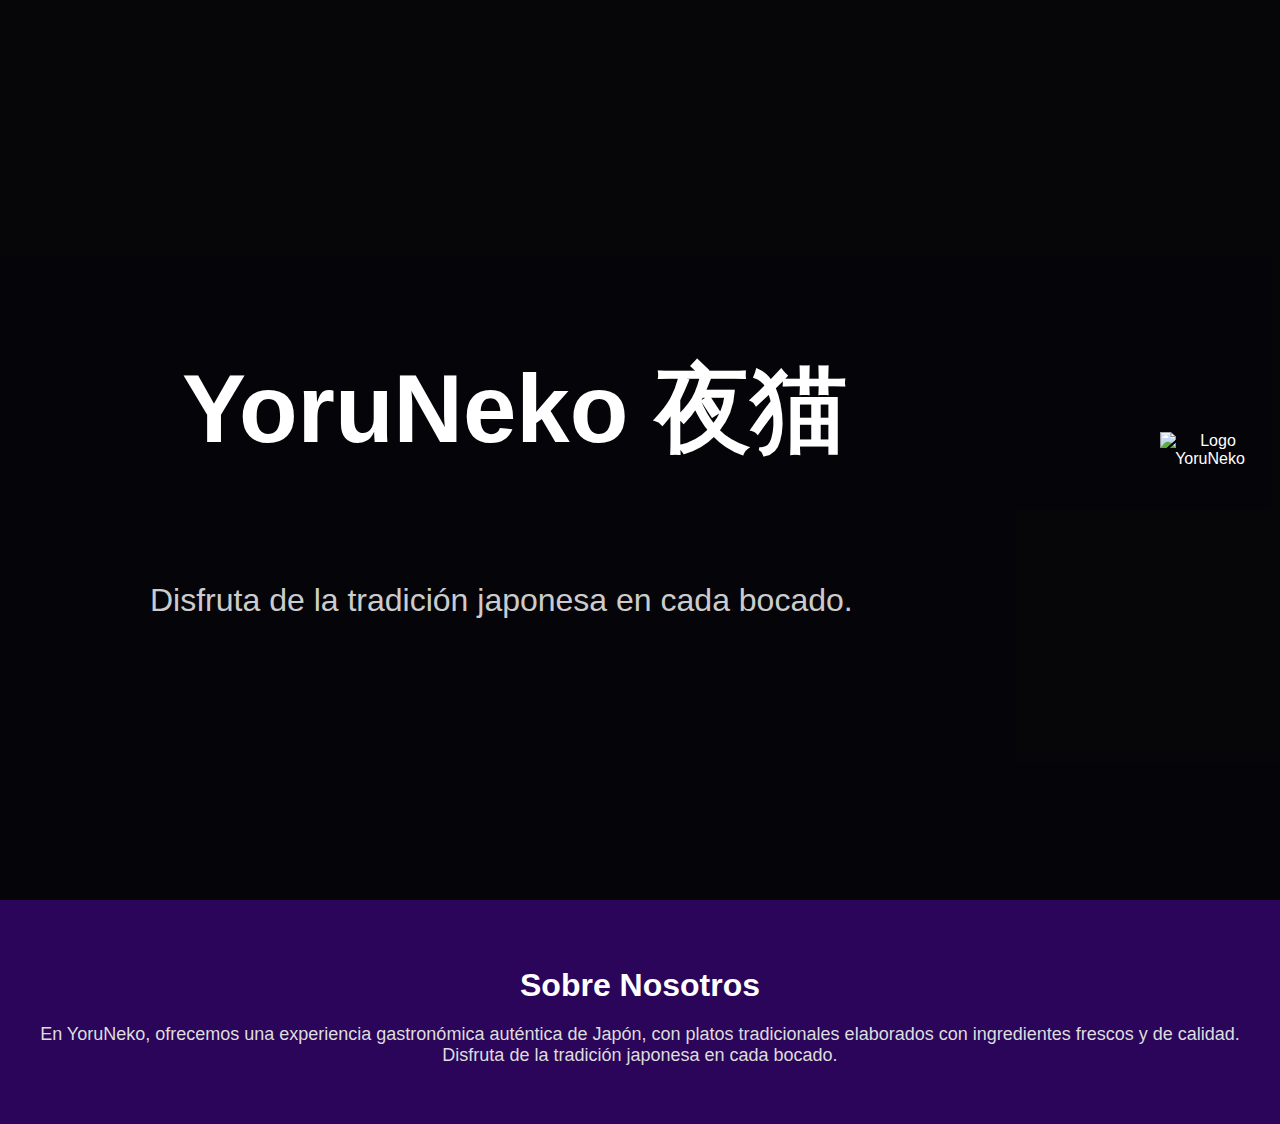
==== index.html @ fce17756 "Frist commit YoruNeko" ====
<!DOCTYPE html>
<html lang="es">
<head>
    <meta charset="UTF-8">
    <meta name="viewport" content="width=device-width, initial-scale=1.0">
    <title>YoruNeko - Restaurante Japonés</title>
    <style>
        body {
            font-family: Arial, sans-serif;
            margin: 0;
            padding: 0;
            color: #fff;
            background-color: #1d1d2e; /* Fondo oscuro para toda la pantalla */
        }

        /* Encabezado con el nombre del restaurante en el centro */
        .header {
            display: flex;
            flex-direction: column;
            justify-content: center;
            align-items: flex-start;
            height: 100vh;
            text-align: center;
            background-color: rgba(0, 0, 0, 0.8); /* Fondo oscuro para todo el encabezado */
            padding-left: 150px; /* Desplazamos el contenido hacia la izquierda */
            position: relative; /* Permite la posición absoluta del logo */
        }

        .header h1 {
            font-size: 6rem;
            color: #fff;
            padding: 2rem;
            border-radius: 10px;
        }

        .header p {
            font-size: 2rem; /* Tamaño más pequeño para el eslogan */
            color: #ccc;
            margin-top: 10px;
        }

        /* Logo en la parte derecha */
        .header img {
            position: absolute;
            right: 20px; /* Espacio desde la derecha */
            top: 50%; /* Centrado verticalmente */
            transform: translateY(-50%); /* Ajusta la posición para que quede centrado */
            width: 100px; /* Ajusta el tamaño del logo */
        }

        /* Fondo lila oscuro para la sección "Sobre Nosotros" */
        .about {
            background-color: #2a055a; /* Lila oscuro */
            padding: 40px 20px;
            text-align: center;
        }

        .about h2 {
            font-size: 32px;
            color: #fff;
            margin-bottom: 20px;
        }

        .about p {
            font-size: 18px;
            color: #ddd;
        }
    </style>
</head>
<body>

    <!-- Encabezado con el nombre del restaurante, eslogan y logo -->
    <div class="header">
        <h1>YoruNeko 夜猫</h1>
        <p>Disfruta de la tradición japonesa en cada bocado.</p>
        <!-- Aquí puedes agregar la imagen de tu logo -->
        <img src="ruta_del_logo.png" alt="Logo YoruNeko">
    </div>

    <!-- Sección Sobre Nosotros con fondo lila oscuro -->
    <section class="about">
        <h2>Sobre Nosotros</h2>
        <p>En YoruNeko, ofrecemos una experiencia gastronómica auténtica de Japón, con platos tradicionales elaborados con ingredientes frescos y de calidad. Disfruta de la tradición japonesa en cada bocado.</p>
    </section>

</body>
</html>
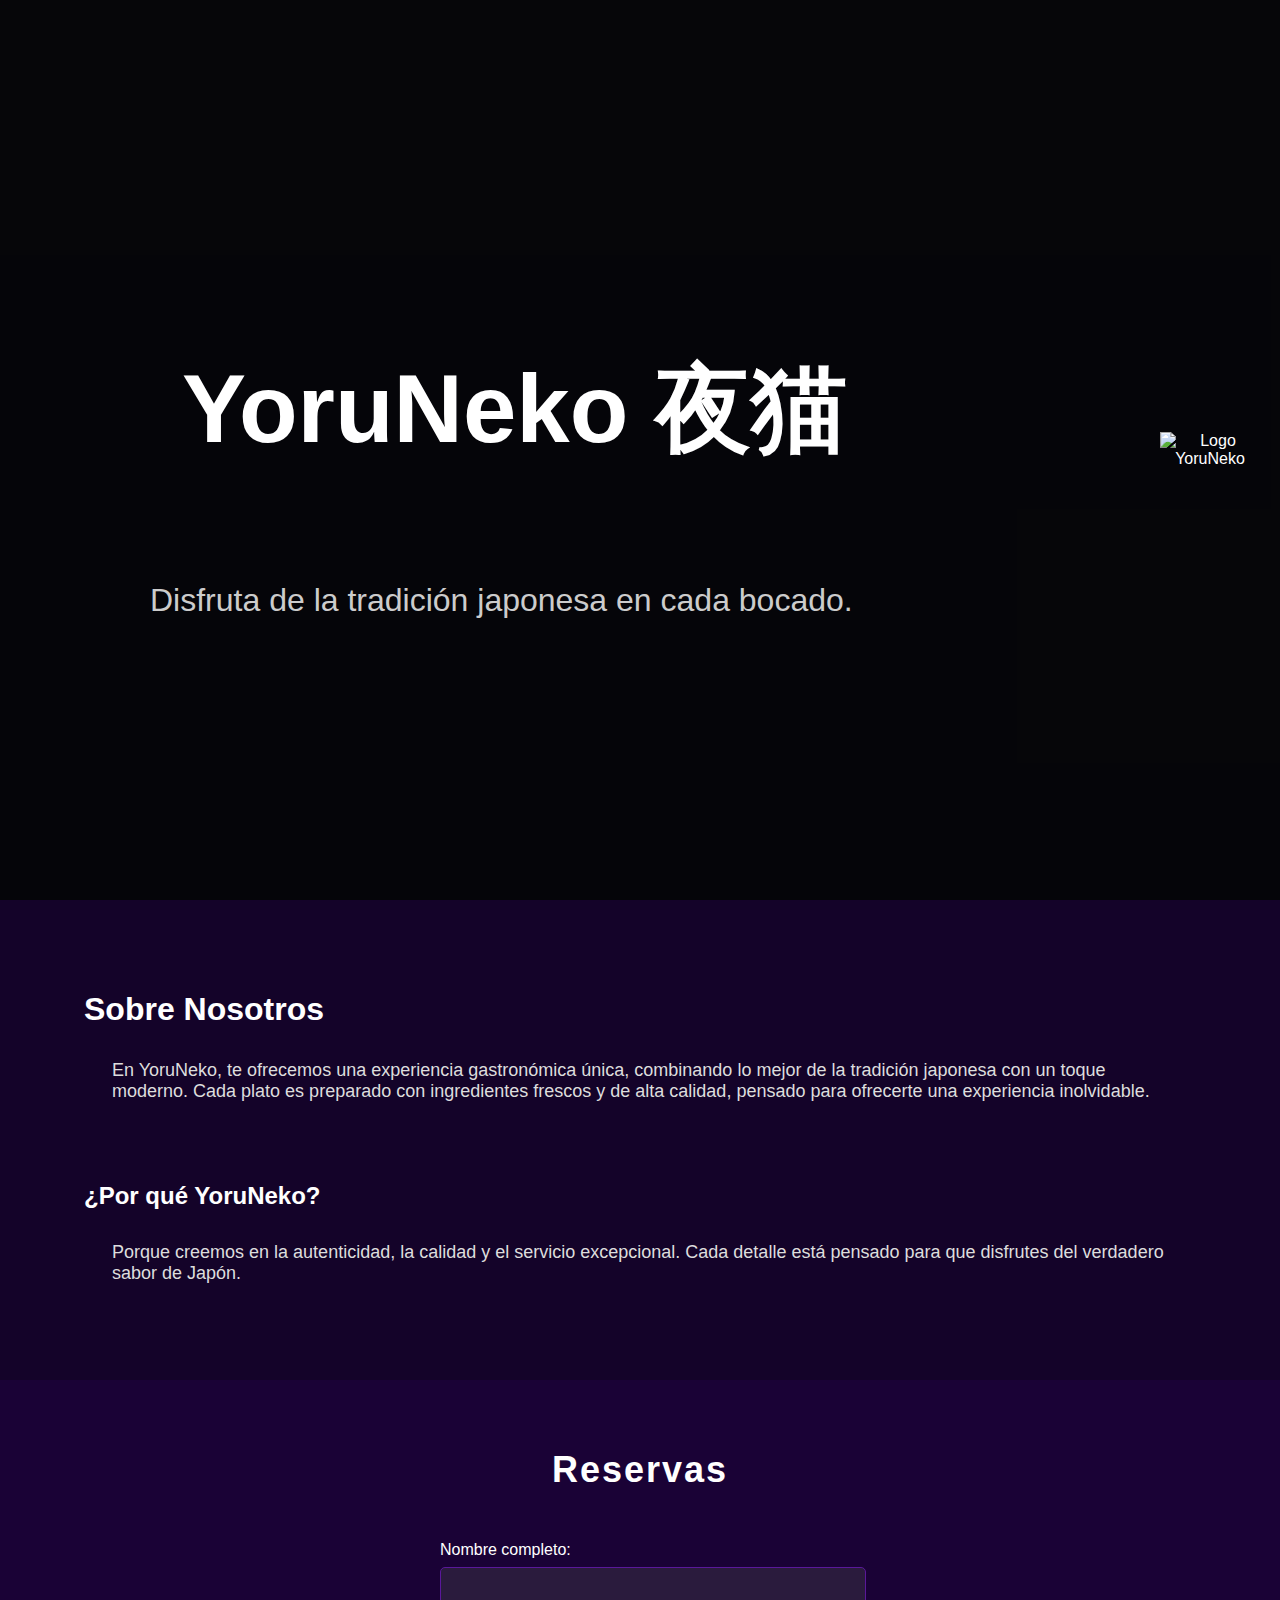
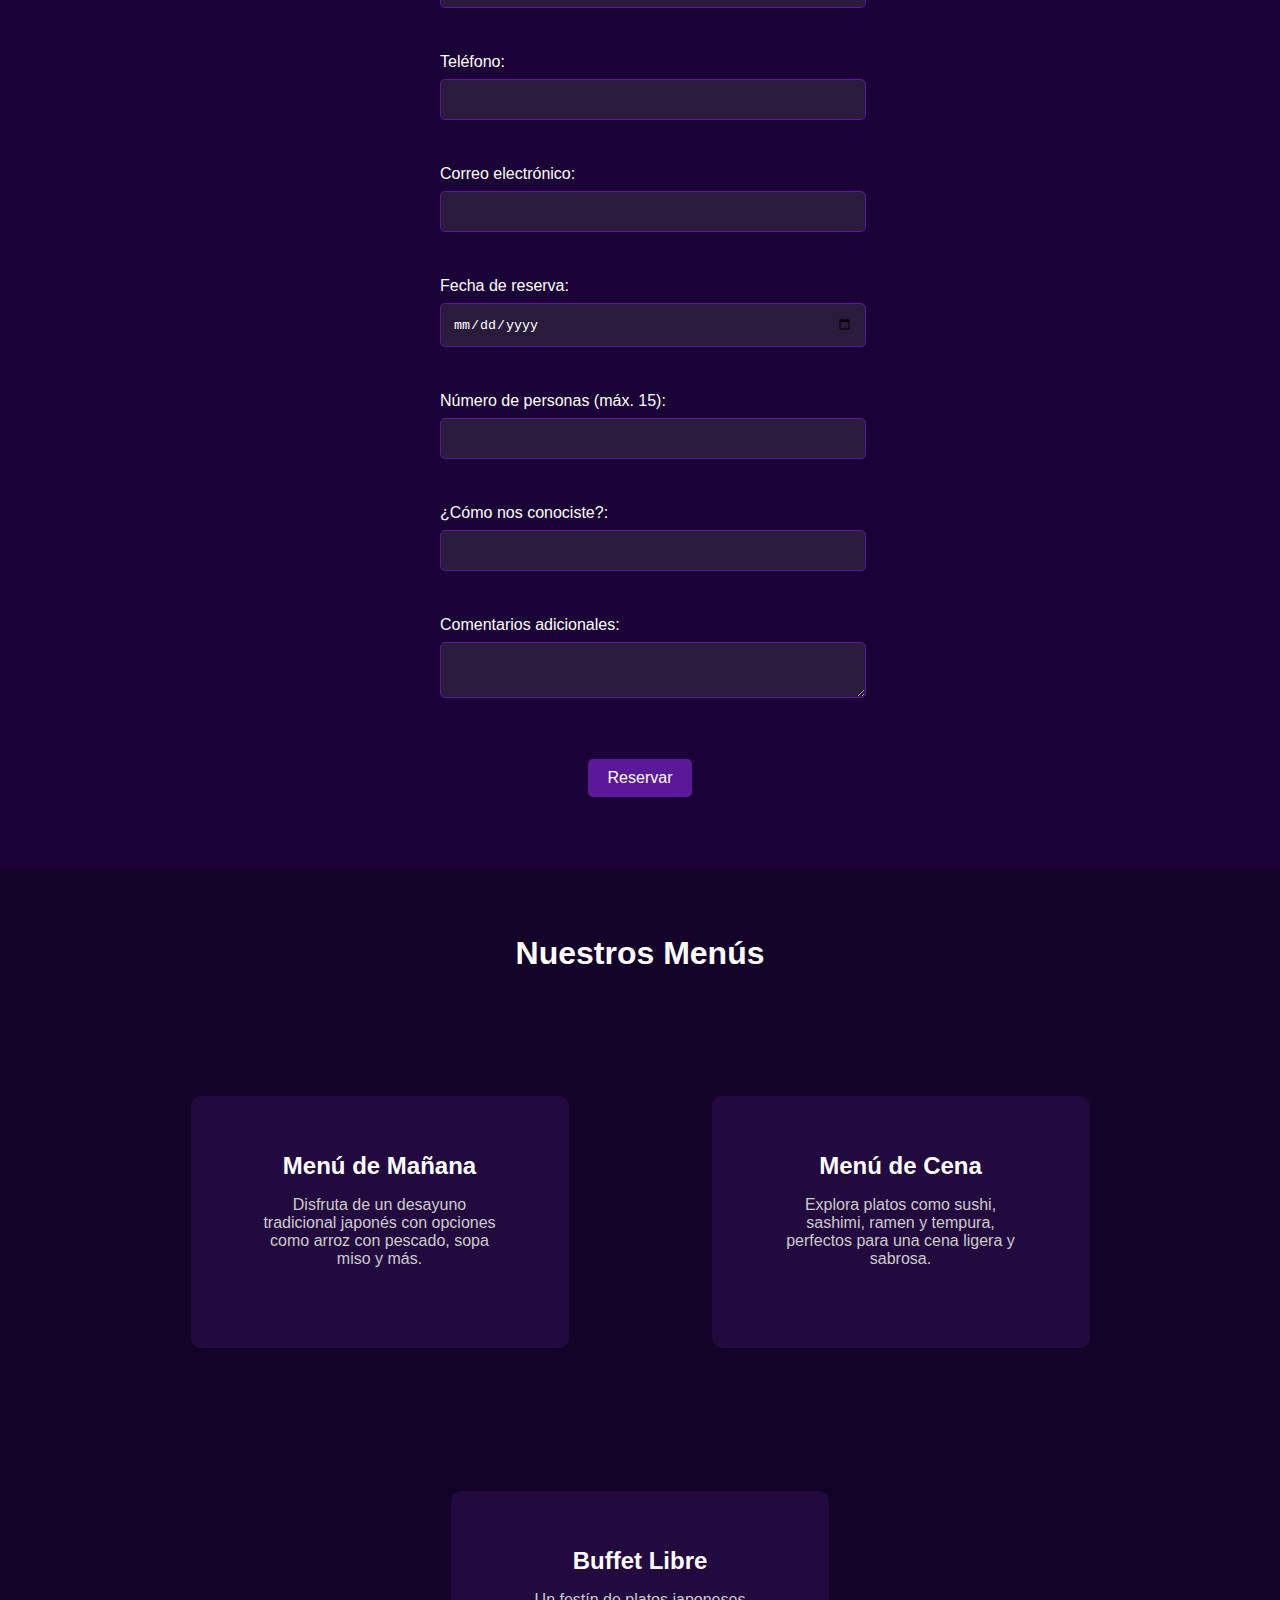
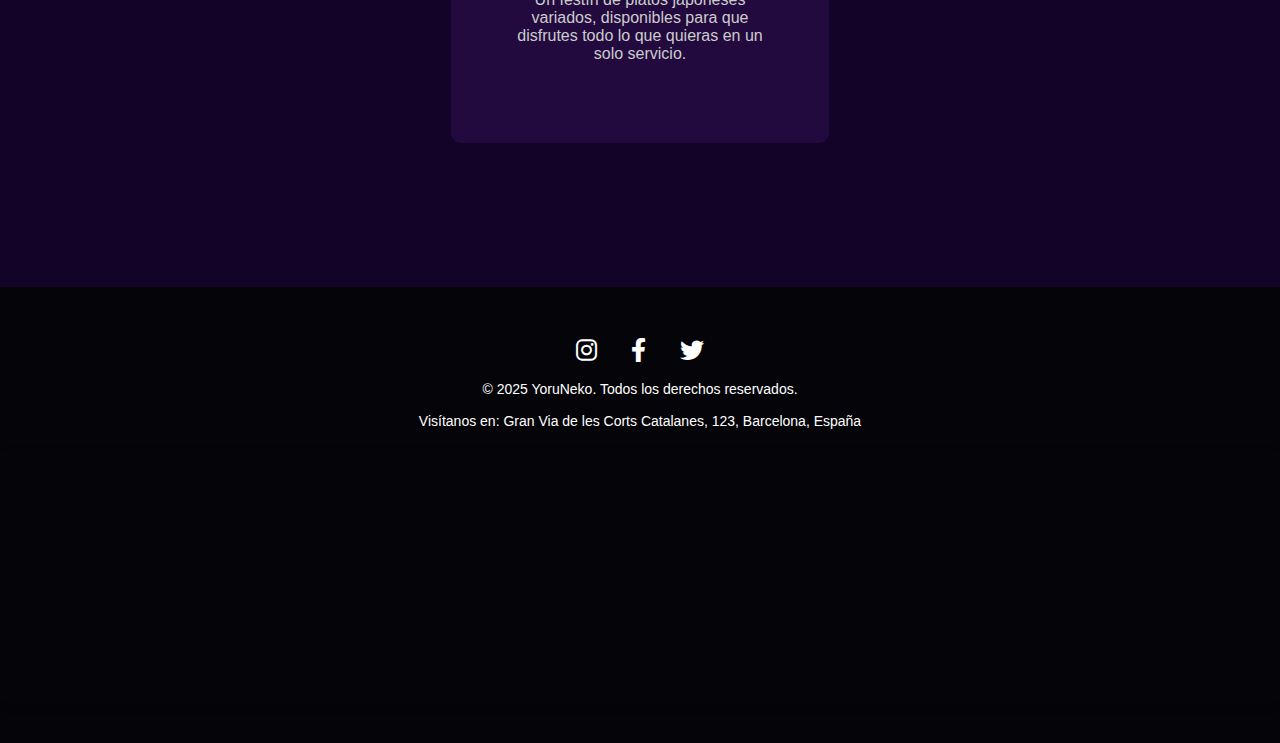
==== commit b5916811: "Actualización (Falta Actualizar Menu y añadir Icono)" ====
--- a/index.html
+++ b/index.html
@@ -4,16 +4,18 @@
     <meta charset="UTF-8">
     <meta name="viewport" content="width=device-width, initial-scale=1.0">
     <title>YoruNeko - Restaurante Japonés</title>
+    <link rel="icon" href="favicon.ico" type="image/x-icon"> <!-- Icono de la pestaña -->
+    <!-- Agregar Font Awesome -->
+    <link href="https://cdnjs.cloudflare.com/ajax/libs/font-awesome/6.0.0-beta3/css/all.min.css" rel="stylesheet">
     <style>
         body {
             font-family: Arial, sans-serif;
             margin: 0;
             padding: 0;
             color: #fff;
-            background-color: #1d1d2e; /* Fondo oscuro para toda la pantalla */
-        }
-
-        /* Encabezado con el nombre del restaurante en el centro */
+            background-color: #1d1d2e;
+        }
+
         .header {
             display: flex;
             flex-direction: column;
@@ -21,9 +23,9 @@
             align-items: flex-start;
             height: 100vh;
             text-align: center;
-            background-color: rgba(0, 0, 0, 0.8); /* Fondo oscuro para todo el encabezado */
-            padding-left: 150px; /* Desplazamos el contenido hacia la izquierda */
-            position: relative; /* Permite la posición absoluta del logo */
+            background-color: rgba(0, 0, 0, 0.8);
+            padding-left: 150px;
+            position: relative;
         }
 
         .header h1 {
@@ -34,54 +36,265 @@
         }
 
         .header p {
-            font-size: 2rem; /* Tamaño más pequeño para el eslogan */
+            font-size: 2rem;
             color: #ccc;
             margin-top: 10px;
         }
 
-        /* Logo en la parte derecha */
         .header img {
             position: absolute;
-            right: 20px; /* Espacio desde la derecha */
-            top: 50%; /* Centrado verticalmente */
-            transform: translateY(-50%); /* Ajusta la posición para que quede centrado */
-            width: 100px; /* Ajusta el tamaño del logo */
-        }
-
-        /* Fondo lila oscuro para la sección "Sobre Nosotros" */
+            right: 20px;
+            top: 50%;
+            transform: translateY(-50%);
+            width: 100px;
+        }
+
         .about {
-            background-color: #2a055a; /* Lila oscuro */
-            padding: 40px 20px;
-            text-align: center;
+            background-color: #140329;
+            padding: 4rem 4rem;
+            text-align: left;
         }
 
         .about h2 {
             font-size: 32px;
             color: #fff;
             margin-bottom: 20px;
+            margin-left: 20px;
         }
 
         .about p {
             font-size: 18px;
             color: #ddd;
-        }
+            margin: 2rem 3rem;
+        }
+
+        .about h3 {
+            font-size: 24px;
+            color: #fff;
+            margin-top: 30px;
+            margin-left: 20px;
+        }
+
+        .about .why {
+            margin-top: 5rem;
+        }
+
+        .reservations {
+            background-color: #1a0236;
+            padding: 40px 20px;
+            text-align: center;
+        }
+
+        .reservations h2 {
+            font-size: 36px;
+            color: #fff;
+            margin-bottom: 30px;
+            letter-spacing: 2px;
+        }
+
+        .reservations form {
+            display: flex;
+            flex-direction: column;
+            align-items: center;
+            gap: 25px;
+            max-width: 400px;
+            margin: auto;
+        }
+
+        .reservations label {
+            display: block;
+            color: #fff;
+            font-size: 16px;
+            margin-top: 20px;
+            text-align: left;
+            width: 100%;
+        }
+
+        .reservations input, 
+        .reservations textarea {
+            width: 100%;
+            padding: 12px;
+            margin-top: 8px;
+            border: 1px solid #5a189a;
+            border-radius: 5px;
+            background-color: #2a1b3d;
+            color: #fff;
+            text-align: left;
+        }
+
+        .reservations input::placeholder, 
+        .reservations textarea::placeholder {
+            color: #bbb;
+        }
+
+        .reservations button {
+            background-color: #5a189a;
+            color: white;
+            margin: 2rem;
+            padding: 10px 20px;
+            border: none;
+            border-radius: 5px;
+            cursor: pointer;
+            font-size: 16px;
+        }
+
+        .reservations button:hover {
+            background-color: #7b2cbf;
+        }
+
+        .menus {
+            background-color: #140329;
+            padding: 40px 20px;
+            text-align: center;
+        }
+
+        .menus h2 {
+            font-size: 32px;
+            color: #fff;
+            margin-bottom: 20px;
+        }
+
+        .menu-container {
+            display: flex;
+            justify-content: center;
+            gap: 15px;
+            flex-wrap: wrap;
+            padding: 40px 20px;
+            margin: 0 auto;
+        }
+
+        .menu-item {
+            background-color: #220a3e;
+            margin: 4rem;
+            padding: 2rem 4rem 4rem;
+            border-radius: 10px;
+            text-align: center;
+            width: 250px;
+        }
+
+        .menu-item h3 {
+            font-size: 24px;
+            color: #fff;
+            margin-bottom: 10px;
+        }
+
+        .menu-item p {
+            font-size: 16px;
+            color: #ccc;
+        }
+
+        footer {
+            background-color: rgba(0, 0, 0, 0.8);
+            color: #fff;
+            text-align: center;
+            padding: 40px 0;
+            position: relative;
+            bottom: 0;
+            width: 100%;
+        }
+
+        footer p {
+            margin: 1rem 0;
+            font-size: 14px;
+        }
+
+        footer .footer-links {
+            margin: 10px 0;
+        }
+
+        footer .footer-links a {
+            color: #fff;
+            text-decoration: none;
+            font-size: 24px; /* Tamaño de los iconos */
+            margin: 0 15px;
+        }
+
+        footer .footer-links a:hover {
+            color: #5a189a;
+        }
+
+        /* Estilos del mapa */
+        .map-container {
+            margin-top: 20px;
+            border-radius: 10px;
+            overflow: hidden;
+            box-shadow: 0 4px 8px rgba(0, 0, 0, 0.2);
+        }
+
+        .map-container iframe {
+            width: 60%;
+            height: 250px; /* Altura reducida */
+            border: none;
+            border-radius: 2rem;
+        }
+
     </style>
 </head>
 <body>
 
-    <!-- Encabezado con el nombre del restaurante, eslogan y logo -->
     <div class="header">
         <h1>YoruNeko 夜猫</h1>
         <p>Disfruta de la tradición japonesa en cada bocado.</p>
-        <!-- Aquí puedes agregar la imagen de tu logo -->
         <img src="ruta_del_logo.png" alt="Logo YoruNeko">
     </div>
 
-    <!-- Sección Sobre Nosotros con fondo lila oscuro -->
     <section class="about">
         <h2>Sobre Nosotros</h2>
-        <p>En YoruNeko, ofrecemos una experiencia gastronómica auténtica de Japón, con platos tradicionales elaborados con ingredientes frescos y de calidad. Disfruta de la tradición japonesa en cada bocado.</p>
+        <p>En YoruNeko, te ofrecemos una experiencia gastronómica única, combinando lo mejor de la tradición japonesa con un toque moderno. Cada plato es preparado con ingredientes frescos y de alta calidad, pensado para ofrecerte una experiencia inolvidable.</p>
+        
+        <h3 class="why">¿Por qué YoruNeko?</h3>
+        <p>Porque creemos en la autenticidad, la calidad y el servicio excepcional. Cada detalle está pensado para que disfrutes del verdadero sabor de Japón.</p>
     </section>
+    
+    <section class="reservations">
+        <h2>Reservas</h2>
+        <form>
+            <label>Nombre completo: <input type="text" required></label>
+            <label>Teléfono: <input type="tel" required></label>
+            <label>Correo electrónico: <input type="email" required></label>
+            <label>Fecha de reserva: <input type="date" required></label>
+            <label>Número de personas (máx. 15): <input type="number" min="1" max="15" required></label>
+            <label>¿Cómo nos conociste?: <input type="text"></label>
+            <label>Comentarios adicionales:<textarea></textarea></label>
+            <button type="submit">Reservar</button>
+        </form>
+    </section>
+    
+    <section class="menus">
+        <h2>Nuestros Menús</h2>
+        <div class="menu-container">
+            <div class="menu-item">
+                <h3>Menú de Mañana</h3>
+                <p>Disfruta de un desayuno tradicional japonés con opciones como arroz con pescado, sopa miso y más.</p>
+            </div>
+            <div class="menu-item">
+                <h3>Menú de Cena</h3>
+                <p>Explora platos como sushi, sashimi, ramen y tempura, perfectos para una cena ligera y sabrosa.</p>
+            </div>
+            <div class="menu-item">
+                <h3>Buffet Libre</h3>
+                <p>Un festín de platos japoneses variados, disponibles para que disfrutes todo lo que quieras en un solo servicio.</p>
+            </div>
+        </div>
+    </section>
+
+    <footer>
+        <div class="footer-links">
+            <!-- Iconos para redes sociales usando Font Awesome -->
+            <a href="https://www.instagram.com" target="_blank"><i class="fab fa-instagram"></i></a>
+            <a href="https://www.facebook.com" target="_blank"><i class="fab fa-facebook-f"></i></a>
+            <a href="https://www.twitter.com" target="_blank"><i class="fab fa-twitter"></i></a>
+        </div>
+        <p>© 2025 YoruNeko. Todos los derechos reservados.</p>
+
+        <p>Visítanos en: Gran Via de les Corts Catalanes, 123, Barcelona, España</p>
+        
+        <!-- Mapa de Google Maps -->
+        <div class="map-container">
+            <iframe src="https://www.google.com/maps/embed?pb=!1m18!1m12!1m3!1d3023.702721748931!2d2.1702068!3d41.3867909!2m3!1f0!2f0!3f0!3m2!1i1024!2i768!4f13.1!3m3!1m2!1s0x12a4a28f9d049a3f%3A0xa43d8c8b66e45b8d!2sGran%20Via%20de%20les%20Corts%20Catalanes%2C%20123%2C%2020802%20Barcelona%2C%20España!5e0!3m2!1ses!2ses!4v1674728893027!5m2!1ses!2ses" 
+                allowfullscreen="" loading="lazy"></iframe>
+        </div>
+    </footer>
 
 </body>
 </html>
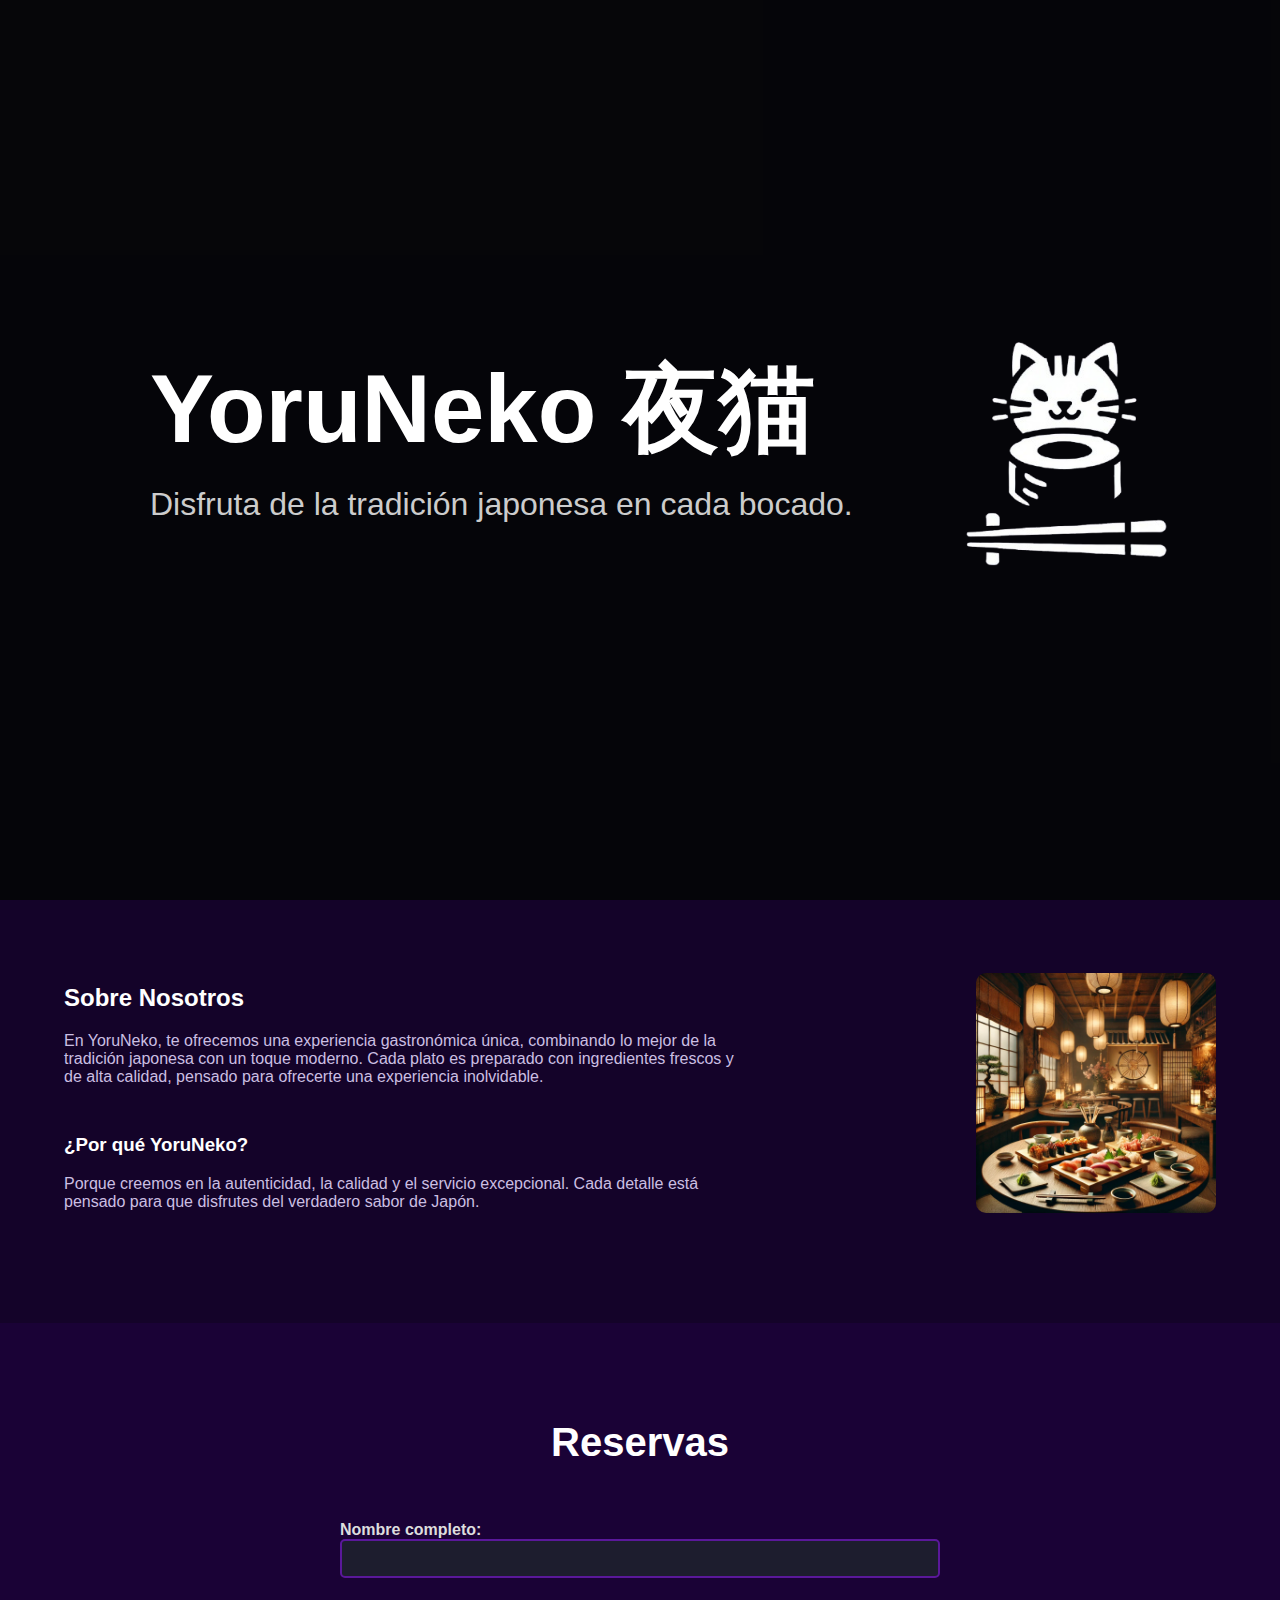
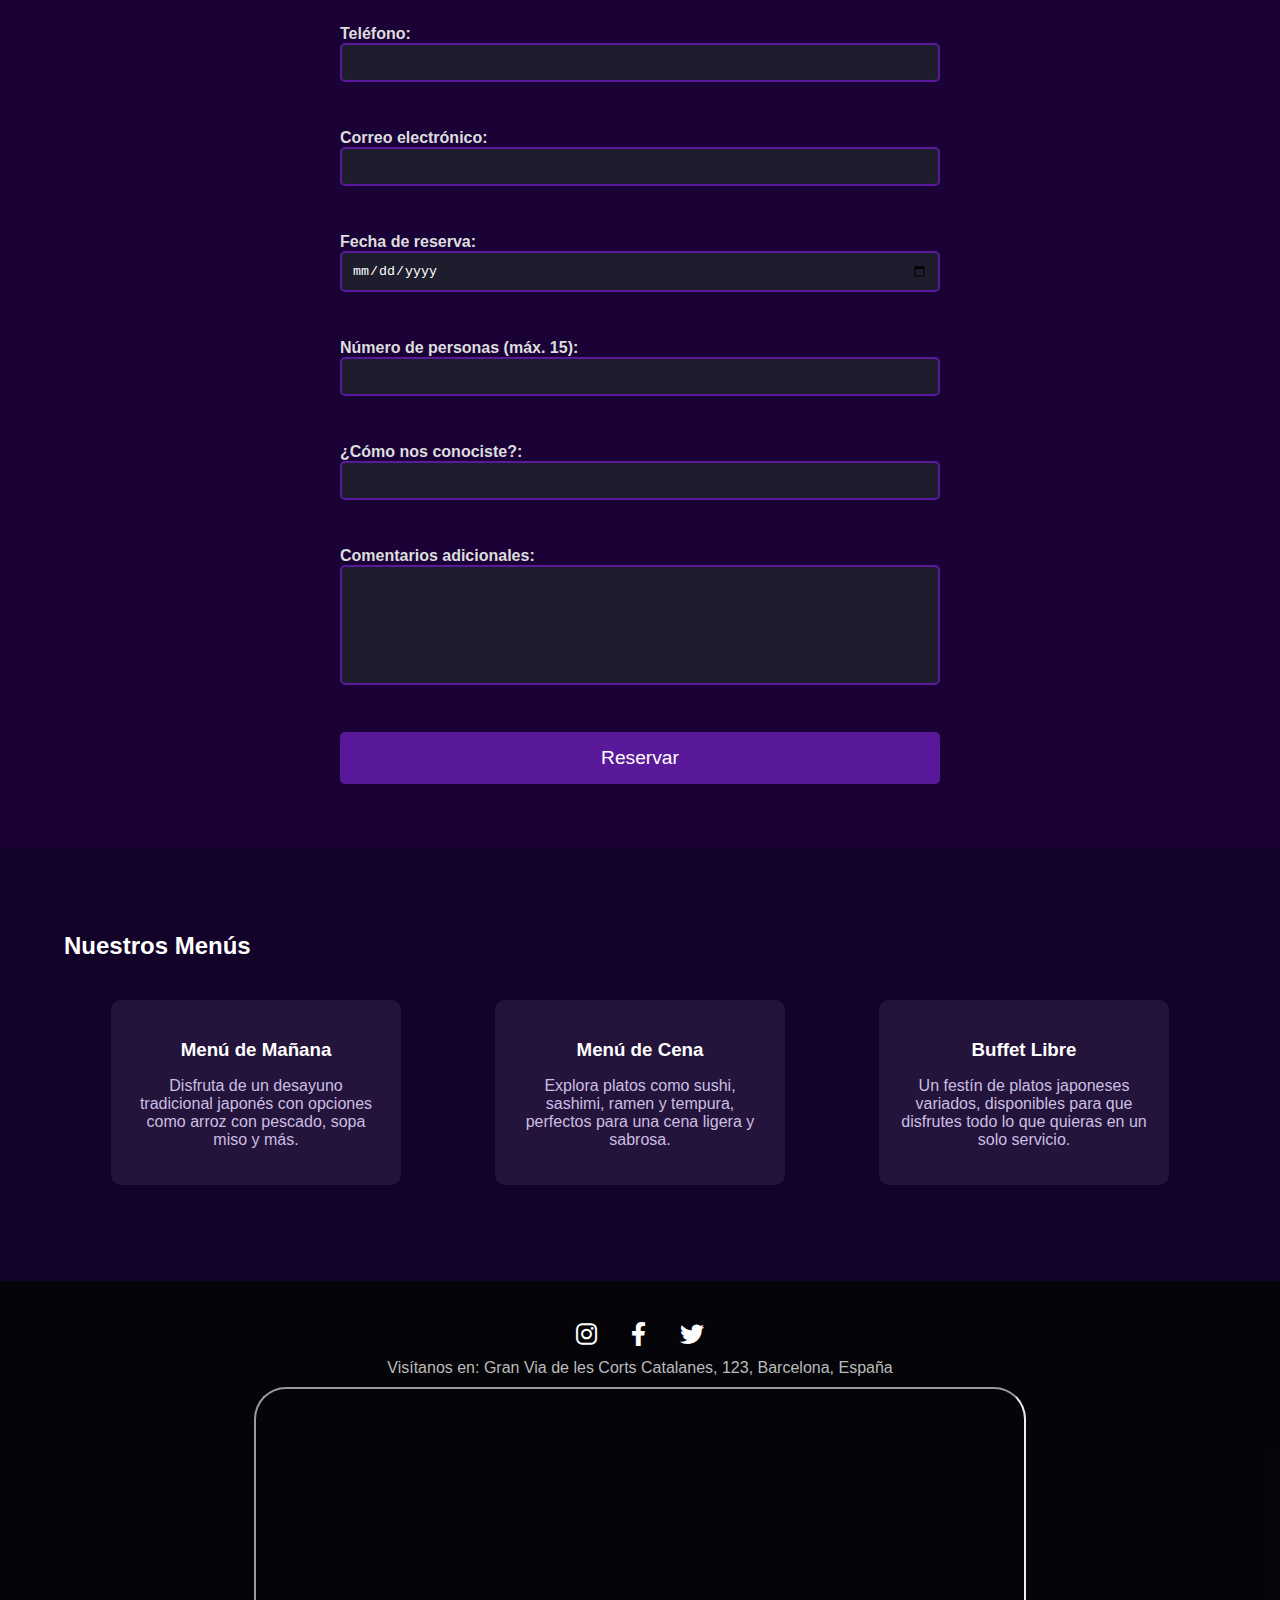
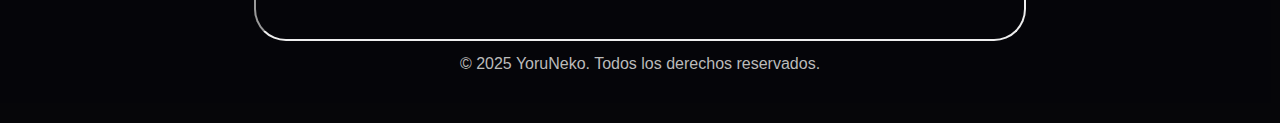
==== commit 9f801bcf: "Arreglos texto" ====
--- a/index.html
+++ b/index.html
@@ -4,258 +4,63 @@
     <meta charset="UTF-8">
     <meta name="viewport" content="width=device-width, initial-scale=1.0">
     <title>YoruNeko - Restaurante Japonés</title>
-    <link rel="icon" href="favicon.ico" type="image/x-icon"> <!-- Icono de la pestaña -->
-    <!-- Agregar Font Awesome -->
+    <link rel="icon" href="Images/Logo/IconYoruNeko.png" type="image/x-icon">
     <link href="https://cdnjs.cloudflare.com/ajax/libs/font-awesome/6.0.0-beta3/css/all.min.css" rel="stylesheet">
-    <style>
-        body {
-            font-family: Arial, sans-serif;
-            margin: 0;
-            padding: 0;
-            color: #fff;
-            background-color: #1d1d2e;
-        }
-
-        .header {
-            display: flex;
-            flex-direction: column;
-            justify-content: center;
-            align-items: flex-start;
-            height: 100vh;
-            text-align: center;
-            background-color: rgba(0, 0, 0, 0.8);
-            padding-left: 150px;
-            position: relative;
-        }
-
-        .header h1 {
-            font-size: 6rem;
-            color: #fff;
-            padding: 2rem;
-            border-radius: 10px;
-        }
-
-        .header p {
-            font-size: 2rem;
-            color: #ccc;
-            margin-top: 10px;
-        }
-
-        .header img {
-            position: absolute;
-            right: 20px;
-            top: 50%;
-            transform: translateY(-50%);
-            width: 100px;
-        }
-
-        .about {
-            background-color: #140329;
-            padding: 4rem 4rem;
-            text-align: left;
-        }
-
-        .about h2 {
-            font-size: 32px;
-            color: #fff;
-            margin-bottom: 20px;
-            margin-left: 20px;
-        }
-
-        .about p {
-            font-size: 18px;
-            color: #ddd;
-            margin: 2rem 3rem;
-        }
-
-        .about h3 {
-            font-size: 24px;
-            color: #fff;
-            margin-top: 30px;
-            margin-left: 20px;
-        }
-
-        .about .why {
-            margin-top: 5rem;
-        }
-
-        .reservations {
-            background-color: #1a0236;
-            padding: 40px 20px;
-            text-align: center;
-        }
-
-        .reservations h2 {
-            font-size: 36px;
-            color: #fff;
-            margin-bottom: 30px;
-            letter-spacing: 2px;
-        }
-
-        .reservations form {
-            display: flex;
-            flex-direction: column;
-            align-items: center;
-            gap: 25px;
-            max-width: 400px;
-            margin: auto;
-        }
-
-        .reservations label {
-            display: block;
-            color: #fff;
-            font-size: 16px;
-            margin-top: 20px;
-            text-align: left;
-            width: 100%;
-        }
-
-        .reservations input, 
-        .reservations textarea {
-            width: 100%;
-            padding: 12px;
-            margin-top: 8px;
-            border: 1px solid #5a189a;
-            border-radius: 5px;
-            background-color: #2a1b3d;
-            color: #fff;
-            text-align: left;
-        }
-
-        .reservations input::placeholder, 
-        .reservations textarea::placeholder {
-            color: #bbb;
-        }
-
-        .reservations button {
-            background-color: #5a189a;
-            color: white;
-            margin: 2rem;
-            padding: 10px 20px;
-            border: none;
-            border-radius: 5px;
-            cursor: pointer;
-            font-size: 16px;
-        }
-
-        .reservations button:hover {
-            background-color: #7b2cbf;
-        }
-
-        .menus {
-            background-color: #140329;
-            padding: 40px 20px;
-            text-align: center;
-        }
-
-        .menus h2 {
-            font-size: 32px;
-            color: #fff;
-            margin-bottom: 20px;
-        }
-
-        .menu-container {
-            display: flex;
-            justify-content: center;
-            gap: 15px;
-            flex-wrap: wrap;
-            padding: 40px 20px;
-            margin: 0 auto;
-        }
-
-        .menu-item {
-            background-color: #220a3e;
-            margin: 4rem;
-            padding: 2rem 4rem 4rem;
-            border-radius: 10px;
-            text-align: center;
-            width: 250px;
-        }
-
-        .menu-item h3 {
-            font-size: 24px;
-            color: #fff;
-            margin-bottom: 10px;
-        }
-
-        .menu-item p {
-            font-size: 16px;
-            color: #ccc;
-        }
-
-        footer {
-            background-color: rgba(0, 0, 0, 0.8);
-            color: #fff;
-            text-align: center;
-            padding: 40px 0;
-            position: relative;
-            bottom: 0;
-            width: 100%;
-        }
-
-        footer p {
-            margin: 1rem 0;
-            font-size: 14px;
-        }
-
-        footer .footer-links {
-            margin: 10px 0;
-        }
-
-        footer .footer-links a {
-            color: #fff;
-            text-decoration: none;
-            font-size: 24px; /* Tamaño de los iconos */
-            margin: 0 15px;
-        }
-
-        footer .footer-links a:hover {
-            color: #5a189a;
-        }
-
-        /* Estilos del mapa */
-        .map-container {
-            margin-top: 20px;
-            border-radius: 10px;
-            overflow: hidden;
-            box-shadow: 0 4px 8px rgba(0, 0, 0, 0.2);
-        }
-
-        .map-container iframe {
-            width: 60%;
-            height: 250px; /* Altura reducida */
-            border: none;
-            border-radius: 2rem;
-        }
-
-    </style>
+    <link rel="stylesheet" href="styles.css">
 </head>
 <body>
-
-    <div class="header">
+    <header>
         <h1>YoruNeko 夜猫</h1>
         <p>Disfruta de la tradición japonesa en cada bocado.</p>
-        <img src="ruta_del_logo.png" alt="Logo YoruNeko">
-    </div>
+        <img src="Images/Logo/LogoYoruNeko.png" alt="Logo YoruNeko">
+    </header>
+    <section class="about">
 
-    <section class="about">
-        <h2>Sobre Nosotros</h2>
-        <p>En YoruNeko, te ofrecemos una experiencia gastronómica única, combinando lo mejor de la tradición japonesa con un toque moderno. Cada plato es preparado con ingredientes frescos y de alta calidad, pensado para ofrecerte una experiencia inolvidable.</p>
-        
-        <h3 class="why">¿Por qué YoruNeko?</h3>
-        <p>Porque creemos en la autenticidad, la calidad y el servicio excepcional. Cada detalle está pensado para que disfrutes del verdadero sabor de Japón.</p>
-    </section>
+        <div class="about-content">
+            <div class="text">
+                <h2>Sobre Nosotros</h2>
+                <p>En YoruNeko, te ofrecemos una experiencia gastronómica única, combinando lo mejor de la tradición japonesa con un toque moderno. Cada plato es preparado con ingredientes frescos y de alta calidad, pensado para ofrecerte una experiencia inolvidable.</p>
+            
+                <h3 class="why">¿Por qué YoruNeko?</h3>
+                <p>Porque creemos en la autenticidad, la calidad y el servicio excepcional. Cada detalle está pensado para que disfrutes del verdadero sabor de Japón.</p>
+            </div>
+            <div class="image">
+                <img src="Images/RestauranteYoruNeko.jpeg" alt="Plato Japonés">
+            </div>
+        </div>
+    </section>    
     
     <section class="reservations">
         <h2>Reservas</h2>
-        <form>
-            <label>Nombre completo: <input type="text" required></label>
-            <label>Teléfono: <input type="tel" required></label>
-            <label>Correo electrónico: <input type="email" required></label>
-            <label>Fecha de reserva: <input type="date" required></label>
-            <label>Número de personas (máx. 15): <input type="number" min="1" max="15" required></label>
-            <label>¿Cómo nos conociste?: <input type="text"></label>
-            <label>Comentarios adicionales:<textarea></textarea></label>
+        <form action="https://formspree.io/f/xgvojbzr" method="POST">
+            <label>Nombre completo: 
+                <input type="text" name="nombre" required>
+            </label>
+            
+            <label>Teléfono: 
+                <input type="tel" name="telefono" required>
+            </label>
+            
+            <label>Correo electrónico: 
+                <input type="email" name="correo" required>
+            </label>
+            
+            <label>Fecha de reserva: 
+                <input type="date" name="fecha" required>
+            </label>
+            
+            <label>Número de personas (máx. 15): 
+                <input type="number" name="personas" min="1" max="15" required>
+            </label>
+            
+            <label>¿Cómo nos conociste?: 
+                <input type="text" name="conociste">
+            </label>
+            
+            <label>Comentarios adicionales:
+                <textarea name="comentarios"></textarea>
+            </label>
+            
             <button type="submit">Reservar</button>
         </form>
     </section>
@@ -280,20 +85,19 @@
 
     <footer>
         <div class="footer-links">
-            <!-- Iconos para redes sociales usando Font Awesome -->
             <a href="https://www.instagram.com" target="_blank"><i class="fab fa-instagram"></i></a>
             <a href="https://www.facebook.com" target="_blank"><i class="fab fa-facebook-f"></i></a>
             <a href="https://www.twitter.com" target="_blank"><i class="fab fa-twitter"></i></a>
         </div>
-        <p>© 2025 YoruNeko. Todos los derechos reservados.</p>
 
         <p>Visítanos en: Gran Via de les Corts Catalanes, 123, Barcelona, España</p>
         
-        <!-- Mapa de Google Maps -->
         <div class="map-container">
             <iframe src="https://www.google.com/maps/embed?pb=!1m18!1m12!1m3!1d3023.702721748931!2d2.1702068!3d41.3867909!2m3!1f0!2f0!3f0!3m2!1i1024!2i768!4f13.1!3m3!1m2!1s0x12a4a28f9d049a3f%3A0xa43d8c8b66e45b8d!2sGran%20Via%20de%20les%20Corts%20Catalanes%2C%20123%2C%2020802%20Barcelona%2C%20España!5e0!3m2!1ses!2ses!4v1674728893027!5m2!1ses!2ses" 
                 allowfullscreen="" loading="lazy"></iframe>
         </div>
+
+        <p>© 2025 YoruNeko. Todos los derechos reservados.</p>
     </footer>
 
 </body>
--- a/styles.css
+++ b/styles.css
@@ -0,0 +1,209 @@
+:root {
+    --color-fondo-principal: #1d1d2e;
+    --color-fondo-secundario: #140329;
+    --color-fondo-terciario: #1a0236;
+    --color-texto-principal: #fff;
+    --color-texto-secundario: #ccc;
+    --color-texto-claro: #ddd;
+    --color-acento: #ff6f61; /* Color naranja ahora cambiado */
+    --color-parrafo: #cbbfe2; /* Nuevo color para títulos */
+    --color-boton: #5a189a;
+    --color-boton-hover: #7b2cbf;
+    --color-menu-fondo: #24133b;
+}
+
+html {
+    scroll-behavior: smooth;
+    scrollbar-width: thin; /* Establece el ancho de la barra de desplazamiento */
+    scrollbar-color: var(--color-boton) var(--color-fondo-principal);
+}
+
+body {
+    font-family: Arial, sans-serif;
+    margin: 0;
+    padding: 0;
+    color: var(--color-texto-principal);
+    background-color: var(--color-fondo-principal);
+}
+
+/* Estilos de la cabecera */
+header {
+    display: flex;
+    flex-direction: column;
+    justify-content: center;
+    align-items: flex-start;
+    height: 100vh;
+    padding-left: 150px;
+    background-color: rgba(0, 0, 0, 0.8);
+    position: relative;
+}
+
+header h1 {
+    margin: 0;
+    font-size: 6rem;
+    color: var(--color-texto-principal);
+    padding: 0rem;
+    text-align: left;
+}
+
+header p {
+    font-size: 2rem;
+    color: var(--color-texto-secundario);
+    margin-top: 10px;
+}
+
+header img {
+    position: absolute;
+    right: 20px;
+    top: 50%;
+    transform: translateY(-50%);
+    width: 25rem;
+}
+
+h2{
+    color: var(--color-texto-principal);
+}
+h3{
+    color: var(--color-texto-principal);
+}
+p{
+    color: var(--color-parrafo);
+}
+
+/* Sección Sobre Nosotros */
+.about, .menus {
+    background-color: var(--color-fondo-secundario);
+    padding: 4rem 4rem 6rem;
+    text-align: left;
+}
+.about-content {
+    display: flex;
+    justify-content: space-between;
+    align-items: center;
+    gap: 2rem;
+}
+
+.text {
+    max-width: 60%; /* Asegura que el texto no se haga demasiado largo */
+}
+
+.image img {
+    width: 20rem; /* Esto asegura que la imagen se ajuste al tamaño del contenedor */
+    max-width: 15rem; /* Controla el tamaño máximo de la imagen */
+    height: auto; /* Mantiene la proporción de la imagen */
+    border-radius: 10px;
+}
+
+
+.why {
+    margin-top: 3rem;
+    font-weight: bold;
+}
+
+/* Estilos específicos para la sección de Reservas */
+.reservations {
+    background-color: var(--color-fondo-terciario);
+    padding: 4rem 4rem;
+    text-align: center;
+}
+
+.reservations h2 {
+    font-size: 2.5rem;
+    margin-bottom: 3.5rem;
+}
+
+form {
+    max-width: 600px;
+    margin: 0 auto;
+    display: flex;
+    flex-direction: column;
+    gap: 15px;
+}
+
+label {
+    display: flex;
+    flex-direction: column;
+    text-align: left;
+    font-weight: bold;
+    color: var(--color-texto-claro);
+}
+
+input, textarea {
+    margin-bottom: 2rem;
+    padding: 10px;
+    border: 2px solid var(--color-boton);
+    border-radius: 5px;
+    background-color: var(--color-fondo-principal);
+    color: var(--color-texto-principal);
+}
+
+textarea {
+    resize: none;
+    height: 6rem;
+    max-height: 300px;
+    overflow-y: scroll;
+    scrollbar-width: thin;
+    scrollbar-color: var(--color-boton) var(--color-fondo-principal);
+}
+
+button {
+    padding: 15px;
+    border-radius: 5px;
+    border: none;
+    background-color: var(--color-boton);
+    color: var(--color-texto-principal);
+    font-size: 1.2rem;
+    cursor: pointer;
+    transition: background-color 0.3s;
+}
+
+button:hover {
+    background-color: var(--color-boton-hover);
+}
+
+/* Sección Menús */
+.menu-container {
+    display: flex;
+    justify-content: space-around;
+    margin-top: 40px;
+}
+
+.menu-item {
+    background-color: var(--color-menu-fondo);
+    padding: 20px;
+    border-radius: 10px;
+    max-width: 250px;
+    text-align: center;
+}
+
+.menu-item h3 {
+    margin-bottom: 10px;
+}
+
+/* Footer */
+footer {
+    background-color: rgba(0, 0, 0, 0.8);
+    padding: 40px 0;
+    text-align: center;
+}
+
+footer .footer-links a {
+    color: var(--color-texto-principal);
+    margin: 0 15px;
+    font-size: 24px;
+}
+
+footer .footer-links a:hover {
+    color: var(--color-boton);
+}
+
+footer p {
+    margin: 10px 0;
+    color: #bbb;
+}
+
+.map-container iframe {
+    width: 60%;
+    height: 250px;
+    border-radius: 2rem;
+}
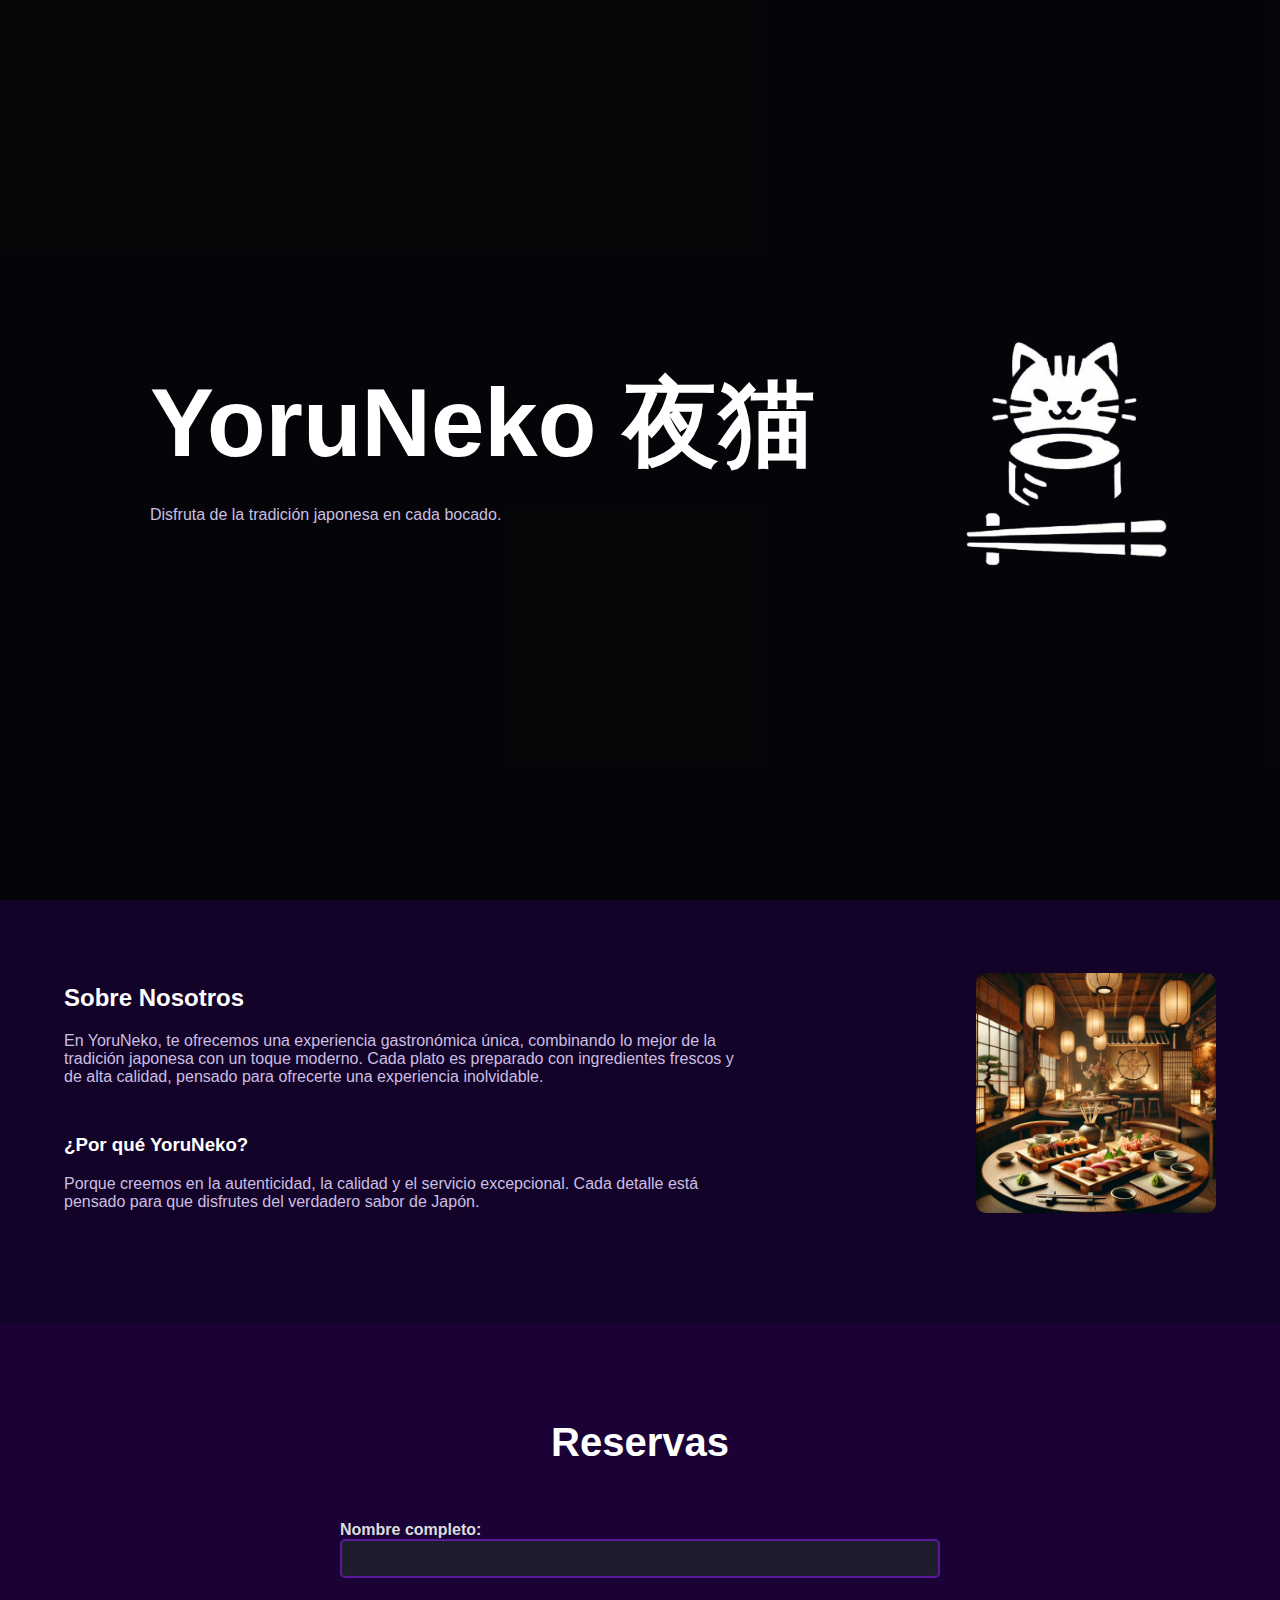
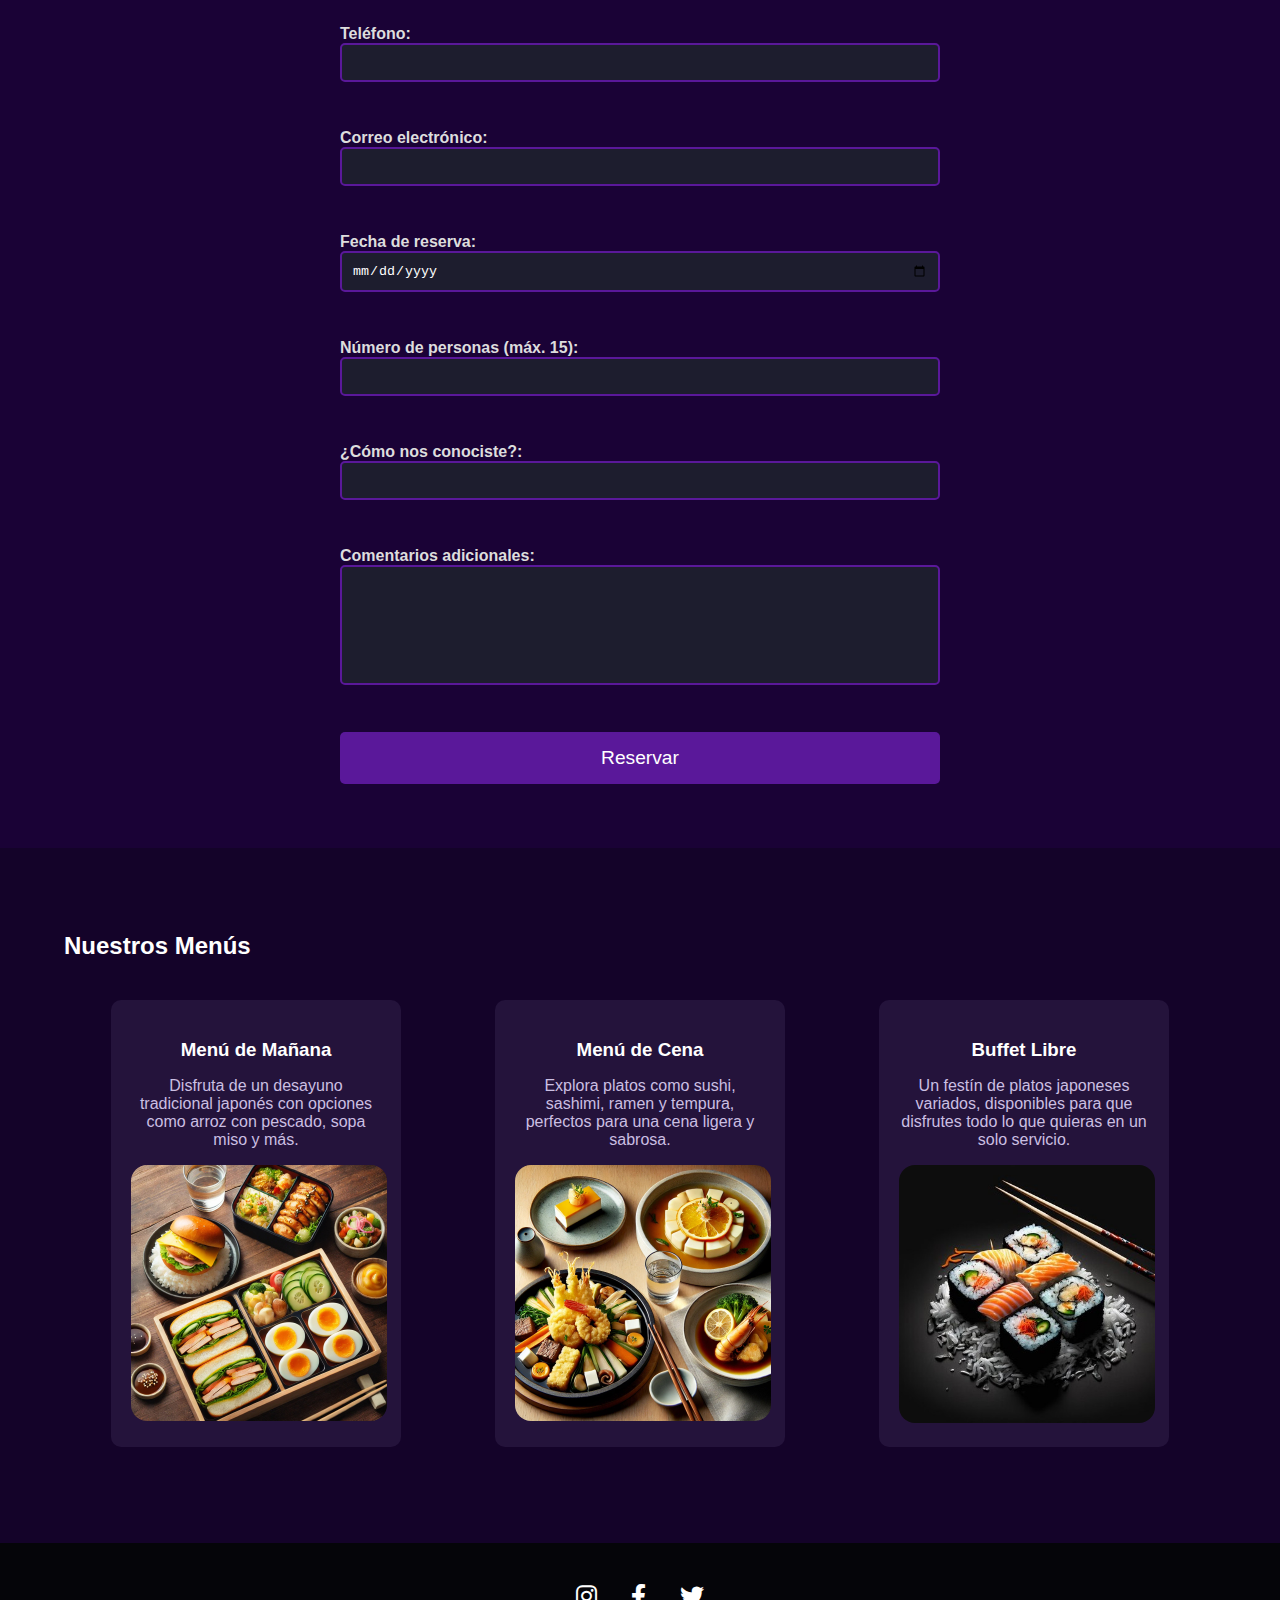
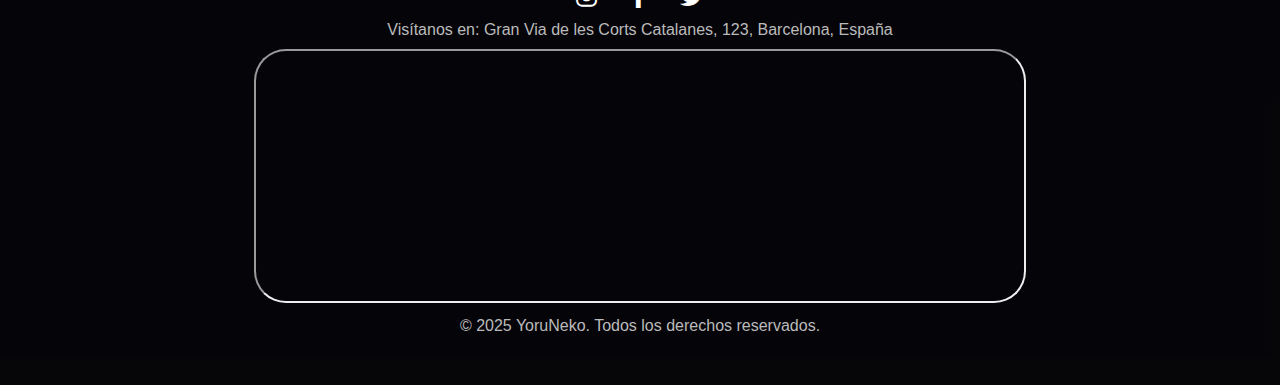
==== commit daf54c3f: "Resposive" ====
--- a/index.html
+++ b/index.html
@@ -71,14 +71,17 @@
             <div class="menu-item">
                 <h3>Menú de Mañana</h3>
                 <p>Disfruta de un desayuno tradicional japonés con opciones como arroz con pescado, sopa miso y más.</p>
+                <img src="Images/MenuComida.jpeg" title="Menu de Comida" alt="Menu de Mañana con Tamago Sando, Melon Pans y Bento de Pollo Reriyaki">
             </div>
             <div class="menu-item">
                 <h3>Menú de Cena</h3>
                 <p>Explora platos como sushi, sashimi, ramen y tempura, perfectos para una cena ligera y sabrosa.</p>
+                <img src="Images/MenuCena.jpeg" title="Menu de Cena" alt="Menu de Cena con Tempura Mixta, Sashami Variado, Cheesecake de Yuzu">
             </div>
             <div class="menu-item">
                 <h3>Buffet Libre</h3>
                 <p>Un festín de platos japoneses variados, disponibles para que disfrutes todo lo que quieras en un solo servicio.</p>
+                <img src="Images/MenuBufet.jpg" title="Menu de Bufet" alt="Plato de Bufet con Maki y Sushi">
             </div>
         </div>
     </section>
--- a/styles.css
+++ b/styles.css
@@ -31,11 +31,12 @@
     display: flex;
     flex-direction: column;
     justify-content: center;
-    align-items: flex-start;
+    align-items: flex-start; /* Logo alineado a la izquierda por defecto */
     height: 100vh;
     padding-left: 150px;
     background-color: rgba(0, 0, 0, 0.8);
     position: relative;
+    text-align: left;
 }
 
 header h1 {
@@ -44,12 +45,6 @@
     color: var(--color-texto-principal);
     padding: 0rem;
     text-align: left;
-}
-
-header p {
-    font-size: 2rem;
-    color: var(--color-texto-secundario);
-    margin-top: 10px;
 }
 
 header img {
@@ -60,13 +55,11 @@
     width: 25rem;
 }
 
-h2{
-    color: var(--color-texto-principal);
-}
-h3{
-    color: var(--color-texto-principal);
-}
-p{
+h2, h3 {
+    color: var(--color-texto-principal);
+}
+
+p {
     color: var(--color-parrafo);
 }
 
@@ -76,6 +69,7 @@
     padding: 4rem 4rem 6rem;
     text-align: left;
 }
+
 .about-content {
     display: flex;
     justify-content: space-between;
@@ -94,13 +88,12 @@
     border-radius: 10px;
 }
 
-
 .why {
     margin-top: 3rem;
     font-weight: bold;
 }
 
-/* Estilos específicos para la sección de Reservas */
+/* Sección de Reservas */
 .reservations {
     background-color: var(--color-fondo-terciario);
     padding: 4rem 4rem;
@@ -180,6 +173,11 @@
     margin-bottom: 10px;
 }
 
+.menu-item img {
+    width: 16rem;
+    border-radius: 1rem;
+}
+
 /* Footer */
 footer {
     background-color: rgba(0, 0, 0, 0.8);
@@ -207,3 +205,172 @@
     height: 250px;
     border-radius: 2rem;
 }
+
+
+/* Media Queries para hacer el diseño responsive */
+
+@media (max-width: 1024px) {
+    header {
+        padding-left: 0; /* Elimina el padding izquierdo */
+        text-align: center; /* Centra todo el contenido */
+        align-items: center; /* Centra el logo en el centro */
+    }
+
+    header h1 {
+        display: none; /* Oculta el texto en pantallas más pequeñas */
+    }
+
+    header p {
+        display: none; /* Sigue ocultando el texto */
+    }
+
+    header img {
+        margin: -4rem 0rem 3rem 2rem;
+        width: 40rem; /* Ajusta el tamaño de la imagen */
+        position: relative; /* El logo se centra de manera relativa */
+    }
+
+    .about-content {
+        flex-direction: column;
+        align-items: center;
+        gap: 1rem;
+    }
+
+    .text {
+        max-width: 100%;
+        text-align: center;
+    }
+
+    .image img {
+        width: 30rem;
+        max-width: 100%;
+    }
+
+    .reservations {
+        padding: 2rem;
+    }
+
+    form {
+        max-width: 100%;
+        padding: 0 1rem;
+    }
+
+    .menu-container {
+        align-items: center;
+    }
+
+    .menu-item {
+        margin: 2rem 0.5rem;
+    }
+
+    footer {
+        padding: 20px 0;
+    }
+
+    footer .footer-links a {
+        font-size: 18px;
+    }
+}
+
+/* Pantallas pequeñas (móviles) */
+@media (max-width: 768px) {
+    header {
+        padding-left: 0; /* Elimina el padding izquierdo */
+        text-align: center; /* Centra todo el contenido */
+        align-items: center; /* Centra el logo en el centro */
+    }
+
+    header h1 {
+        display: none; /* Oculta el texto en pantallas más pequeñas */
+    }
+
+    header p {
+        display: none; /* Sigue ocultando el texto */
+    }
+
+    header img {
+        margin: 10rem 0rem 3rem 2rem; /* Aplica el mismo margen que en 1024px */
+        width: 40rem; /* Ajusta el tamaño de la imagen */
+        position: relative; /* El logo se centra de manera relativa */
+    }
+
+    .about-content {
+        flex-direction: column;
+        align-items: center;
+        gap: 1rem;
+    }
+
+    .text {
+        max-width: 100%;
+        text-align: center;
+    }
+
+    .image img {
+        width: 30rem;
+        max-width: 100%;
+    }
+
+    .reservations {
+        padding: 2rem;
+    }
+
+    form {
+        max-width: 100%;
+        padding: 0 1rem;
+    }
+
+    .menu-container {
+        flex-direction: column;
+        align-items: center;
+    }
+
+    .menu-item {
+        margin-bottom: 2rem;
+    }
+
+    footer {
+        padding: 20px 0;
+    }
+
+    footer .footer-links a {
+        font-size: 18px;
+    }
+}
+
+/* Pantallas muy pequeñas (móviles muy pequeños) */
+@media (max-width: 480px) {
+    header h1 {
+        display: none; /* Sigue ocultando el texto */
+    }
+
+    header p {
+        display: none; /* Sigue ocultando el texto */
+    }
+
+    header img {
+        width: 25rem; /* Ajusta aún más el tamaño del logo */
+        margin:0 0 6rem 2.5rem ; /* Ajuste de posición para que quede bien */
+    }
+
+    .about-content {
+        padding: 1rem;
+    }
+
+    .menu-item {
+        max-width: 90%;
+    }
+
+    .reservations h2 {
+        font-size: 2rem;
+    }
+
+    button {
+        font-size: 1rem;
+        padding: 12px;
+    }
+
+    footer .footer-links a {
+        font-size: 16px;
+    }
+}
+
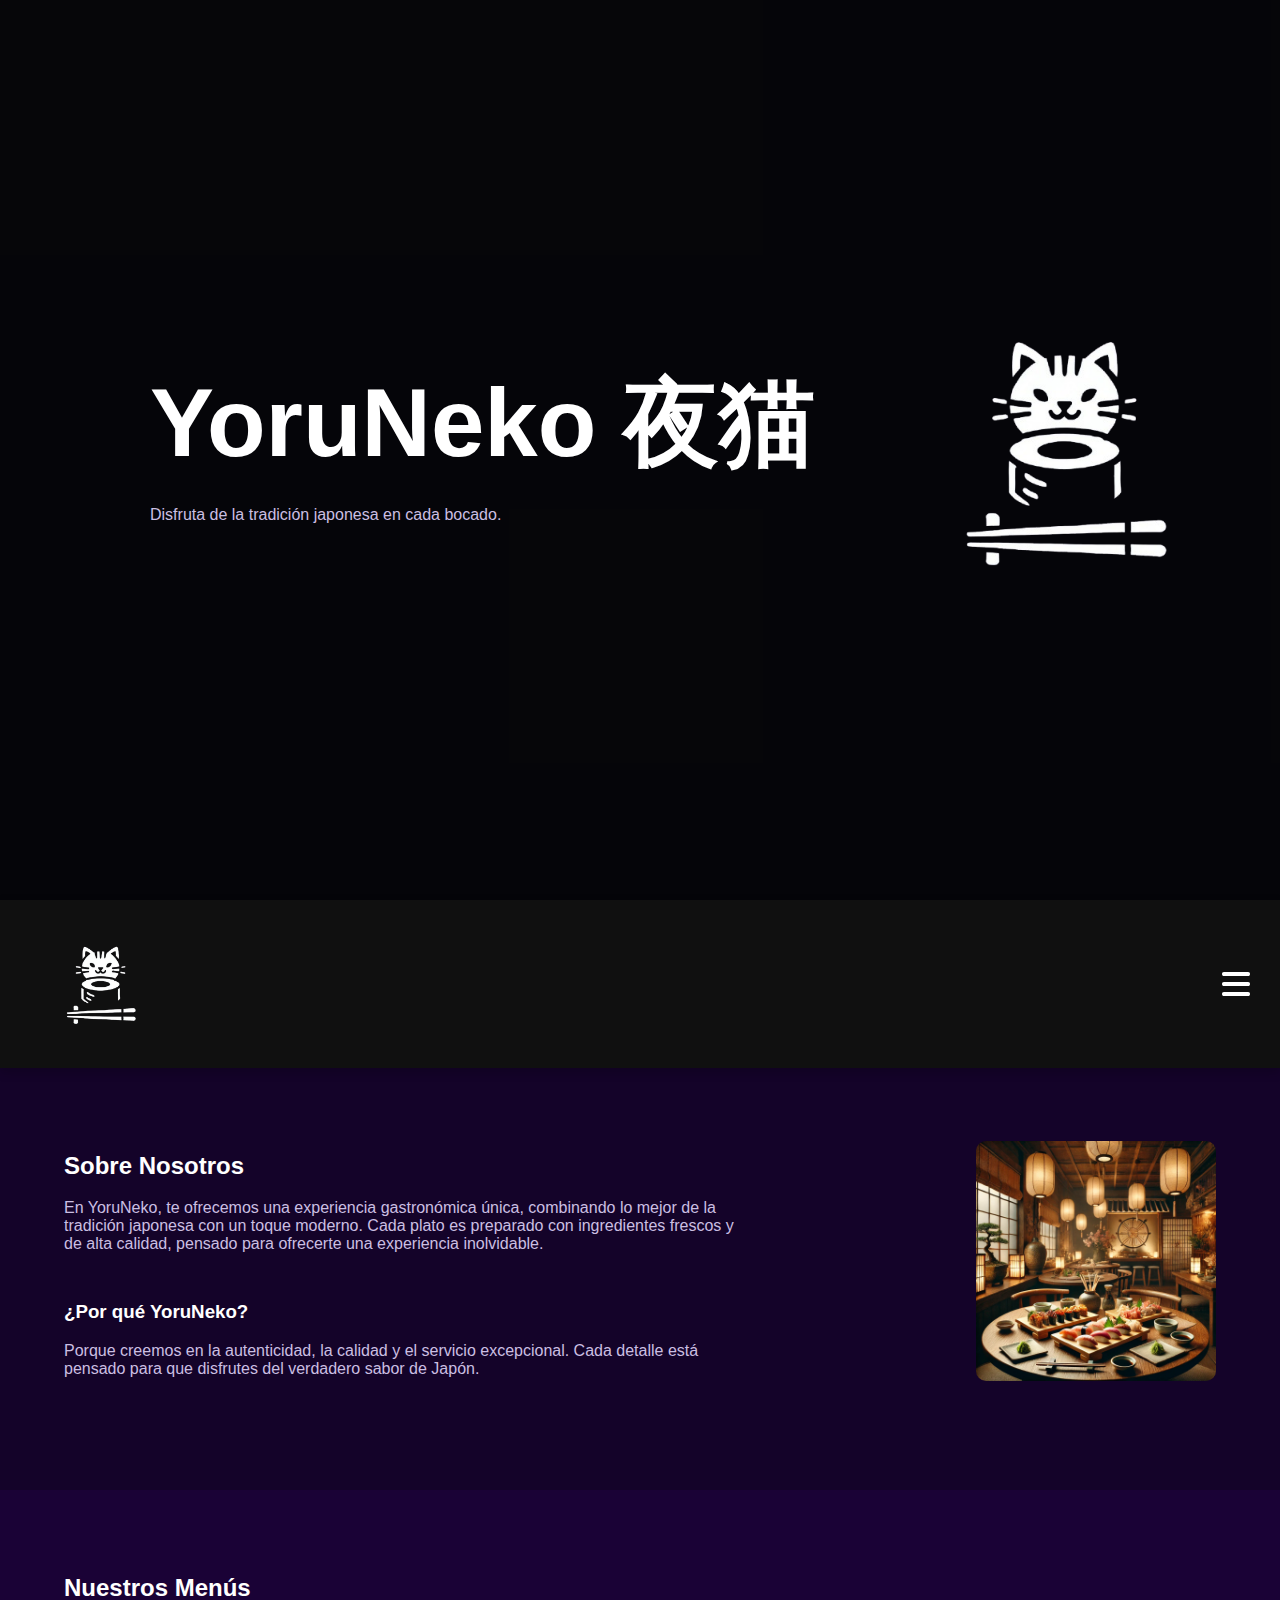
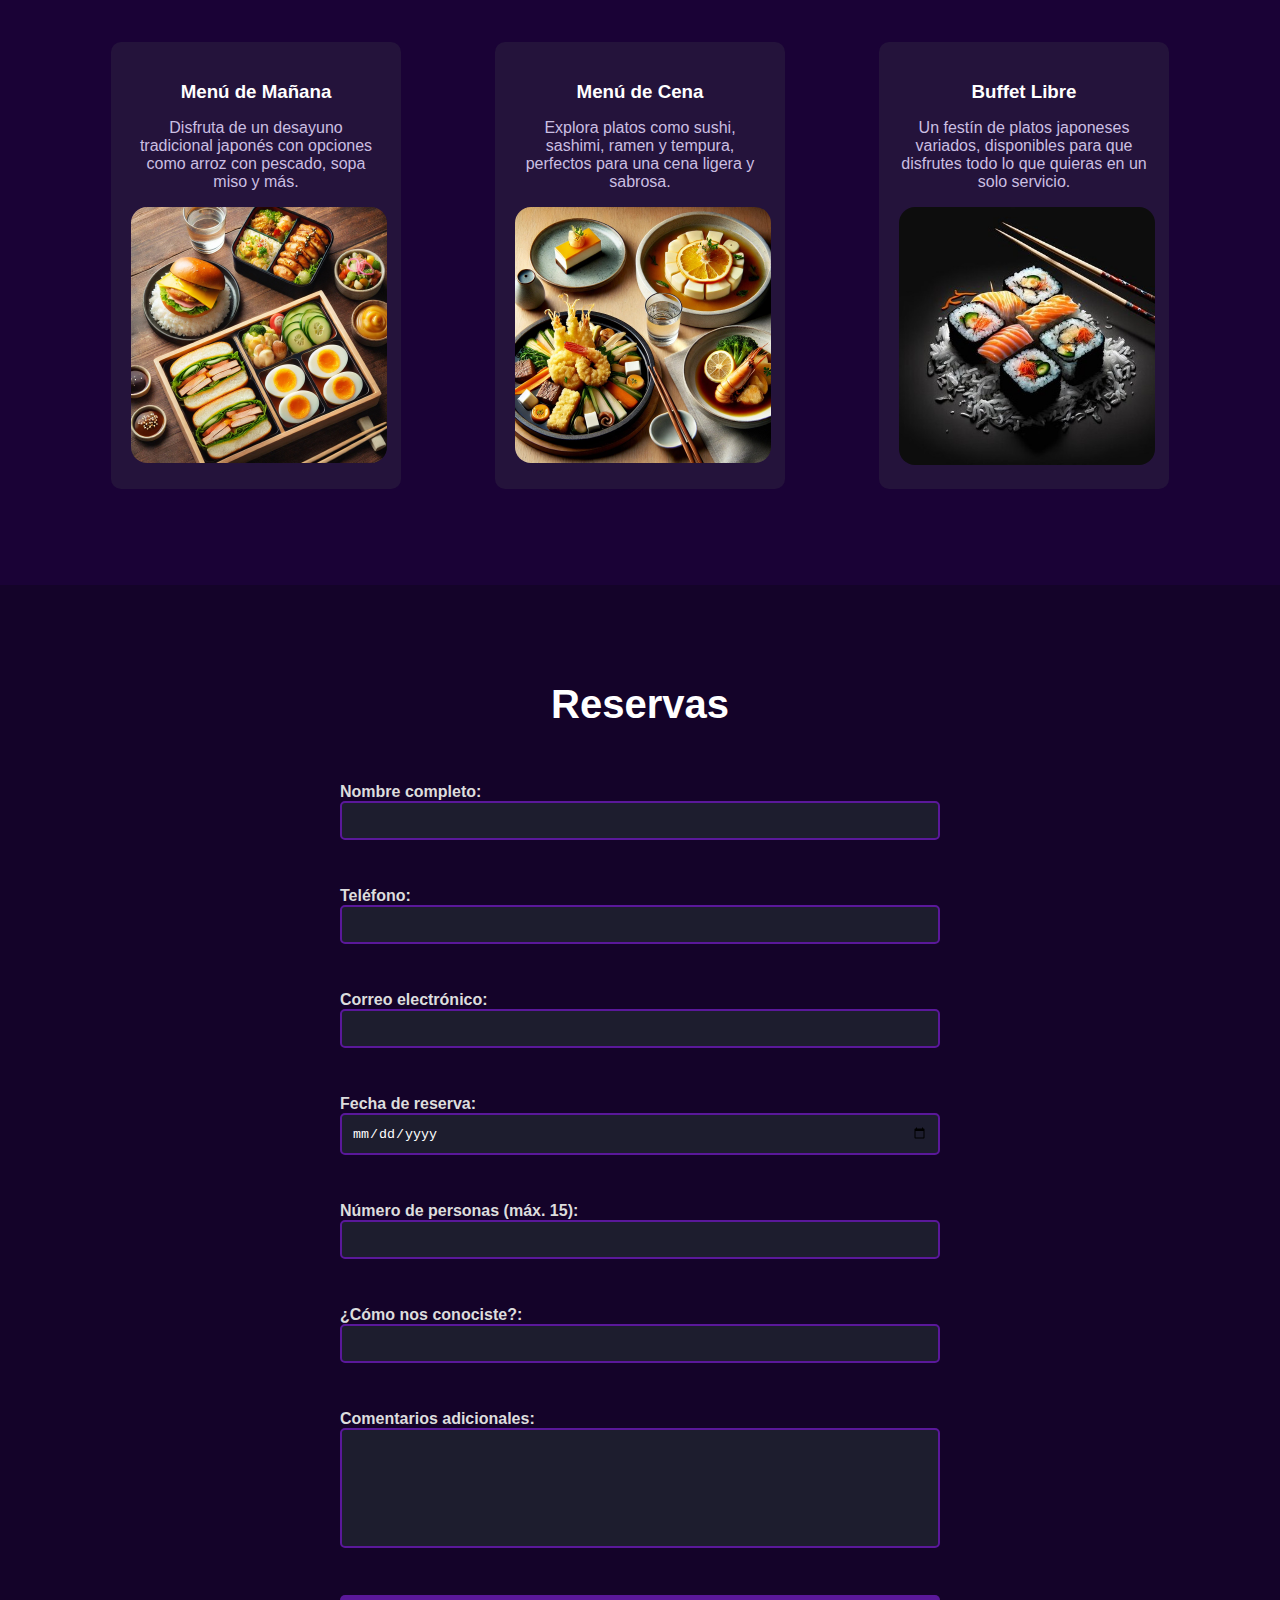
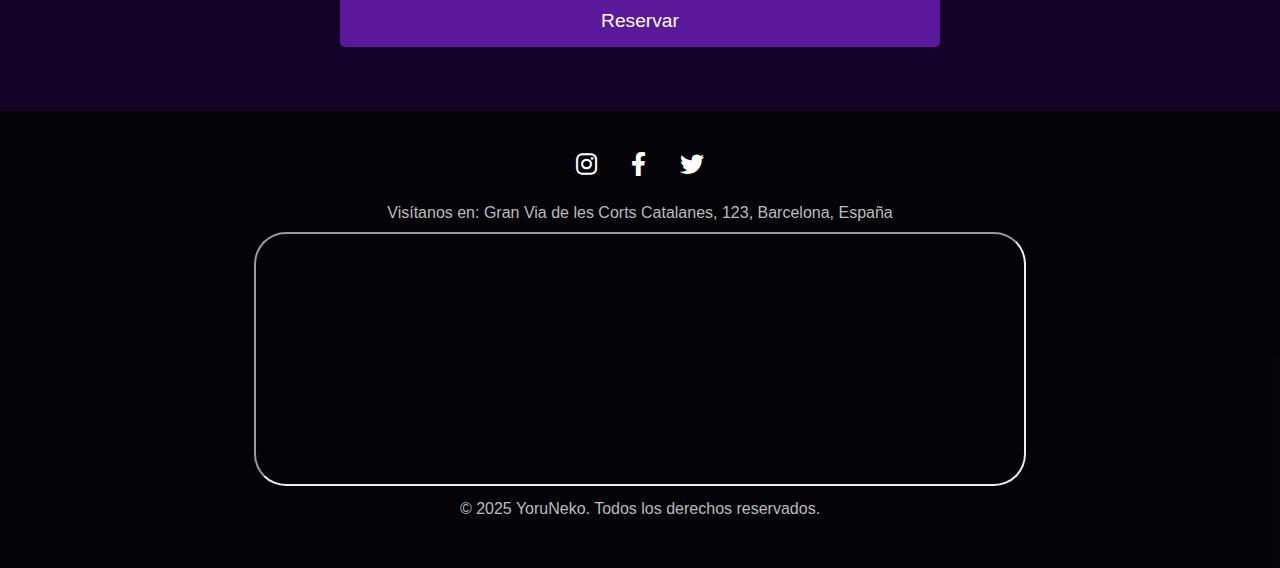
==== commit 01598f01: "Añadido Nav" ====
--- a/index.html
+++ b/index.html
@@ -9,13 +9,34 @@
     <link rel="stylesheet" href="styles.css">
 </head>
 <body>
+    <!-- Header (Encabezado) -->
     <header>
         <h1>YoruNeko 夜猫</h1>
         <p>Disfruta de la tradición japonesa en cada bocado.</p>
-        <img src="Images/Logo/LogoYoruNeko.png" alt="Logo YoruNeko">
+        <img src="Images/Logo/LogoYoruNeko.png" title="Logo YoruNeko" alt="Logo YoruNeko">
     </header>
-    <section class="about">
 
+    <!-- Barra de navegación -->
+    <nav class="navbar">
+        <img id="nav" src="Images/Logo/LogoYoruNeko.png" title="Logo YoruNeko" alt="Logo Restaurante Japonés" class="logo">
+        
+        <!-- Menu hamburguesa con checkbox -->
+        <input type="checkbox" id="menu-toggle" class="menu-toggle" />
+        <label for="menu-toggle" class="hamburger-menu">
+            <i class="fas fa-bars"></i> <!-- Icono de tres rayas de FontAwesome -->
+        </label>
+        
+        <!-- Menú desplegable -->
+        <div class="dropdown-menu">
+            <a href="#about">Sobre nosotros</a>
+            <a href="#menu">Menú</a>
+            <a href="#reservas">Reservas</a>
+            <a href="#contacto">Contacto</a>
+        </div>
+    </nav>
+    
+
+    <section id="about" class="about">
         <div class="about-content">
             <div class="text">
                 <h2>Sobre Nosotros</h2>
@@ -25,12 +46,33 @@
                 <p>Porque creemos en la autenticidad, la calidad y el servicio excepcional. Cada detalle está pensado para que disfrutes del verdadero sabor de Japón.</p>
             </div>
             <div class="image">
-                <img src="Images/RestauranteYoruNeko.jpeg" alt="Plato Japonés">
+                <img src="Images/RestauranteYoruNeko.jpeg" title="Imagen del Restaurente" alt="Plato Japonés">
             </div>
         </div>
     </section>    
     
-    <section class="reservations">
+    <section id="menu" class="menus">
+        <h2>Nuestros Menús</h2>
+        <div class="menu-container">
+            <div class="menu-item">
+                <h3>Menú de Mañana</h3>
+                <p>Disfruta de un desayuno tradicional japonés con opciones como arroz con pescado, sopa miso y más.</p>
+                <img src="Images/MenuComida.jpeg" title="Menu de Comida" alt="Menu de Mañana con Tamago Sando, Melon Pans y Bento de Pollo Reriyaki">
+            </div>
+            <div class="menu-item">
+                <h3>Menú de Cena</h3>
+                <p>Explora platos como sushi, sashimi, ramen y tempura, perfectos para una cena ligera y sabrosa.</p>
+                <img src="Images/MenuCena.jpeg" title="Menu de Cena" alt="Menu de Cena con Tempura Mixta, Sashami Variado, Cheesecake de Yuzu">
+            </div>
+            <div class="menu-item">
+                <h3>Buffet Libre</h3>
+                <p>Un festín de platos japoneses variados, disponibles para que disfrutes todo lo que quieras en un solo servicio.</p>
+                <img src="Images/MenuBufet.jpg" title="Menu de Bufet" alt="Plato de Bufet con Maki y Sushi">
+            </div>
+        </div>
+    </section>
+
+    <section id="reservas" class="reservations">
         <h2>Reservas</h2>
         <form action="https://formspree.io/f/xgvojbzr" method="POST">
             <label>Nombre completo: 
@@ -64,27 +106,6 @@
             <button type="submit">Reservar</button>
         </form>
     </section>
-    
-    <section class="menus">
-        <h2>Nuestros Menús</h2>
-        <div class="menu-container">
-            <div class="menu-item">
-                <h3>Menú de Mañana</h3>
-                <p>Disfruta de un desayuno tradicional japonés con opciones como arroz con pescado, sopa miso y más.</p>
-                <img src="Images/MenuComida.jpeg" title="Menu de Comida" alt="Menu de Mañana con Tamago Sando, Melon Pans y Bento de Pollo Reriyaki">
-            </div>
-            <div class="menu-item">
-                <h3>Menú de Cena</h3>
-                <p>Explora platos como sushi, sashimi, ramen y tempura, perfectos para una cena ligera y sabrosa.</p>
-                <img src="Images/MenuCena.jpeg" title="Menu de Cena" alt="Menu de Cena con Tempura Mixta, Sashami Variado, Cheesecake de Yuzu">
-            </div>
-            <div class="menu-item">
-                <h3>Buffet Libre</h3>
-                <p>Un festín de platos japoneses variados, disponibles para que disfrutes todo lo que quieras en un solo servicio.</p>
-                <img src="Images/MenuBufet.jpg" title="Menu de Bufet" alt="Plato de Bufet con Maki y Sushi">
-            </div>
-        </div>
-    </section>
 
     <footer>
         <div class="footer-links">
--- a/styles.css
+++ b/styles.css
@@ -10,12 +10,21 @@
     --color-boton: #5a189a;
     --color-boton-hover: #7b2cbf;
     --color-menu-fondo: #24133b;
-}
-
+    
+    /* Colores adicionales extraídos de otros estilos */
+    --color-navbar-bg: rgb(16, 16, 16);
+    --color-dropdown-bg: rgb(24, 24, 24);
+    --color-dropdown-hover-bg: rgb(37, 37, 37);
+    --color-footer-bg: rgba(0, 0, 0, 0.8);
+    --color-footer-link-hover: var(--color-boton);
+}
+
+/* HTML base styles */
 html {
     scroll-behavior: smooth;
     scrollbar-width: thin; /* Establece el ancho de la barra de desplazamiento */
     scrollbar-color: var(--color-boton) var(--color-fondo-principal);
+    overflow-x: hidden;
 }
 
 body {
@@ -37,6 +46,7 @@
     background-color: rgba(0, 0, 0, 0.8);
     position: relative;
     text-align: left;
+    overflow-x: hidden;
 }
 
 header h1 {
@@ -55,6 +65,69 @@
     width: 25rem;
 }
 
+
+/* Estilos generales para el nav */
+.navbar {
+    background-color: var(--color-navbar-bg);
+    padding: 15px 30px;
+    display: flex;
+    justify-content: space-between;
+    align-items: center;
+    position: sticky;
+    top: 0; /* Esto asegura que se quede pegado a la parte superior */
+    z-index: 1000; /* Asegura que el navbar esté por encima de otros elementos */
+    box-shadow: 0 4px 10px rgba(0, 0, 0, 0.2);
+}
+
+/* Logo del restaurante */
+.navbar .logo {
+    height: 8.6rem; /* Ajusta el tamaño del logo */
+}
+
+/* Menú hamburguesa */
+.menu-toggle {
+    display: none;
+}
+
+.hamburger-menu {
+    cursor: pointer;
+    font-size: 2rem;
+    color: white;
+}
+
+.dropdown-menu {
+    display: none;
+    background-color: var(--color-dropdown-bg);
+    position: absolute;
+    top: 70px;
+    right: 30px;
+    width: 250px;
+    padding: 10px 0;
+    box-shadow: 0 4px 8px rgba(0, 0, 0, 0.2);
+    border-radius: 5px;
+}
+
+.menu-toggle:checked + .hamburger-menu + .dropdown-menu {
+    display: block;
+    margin-top: 5rem;
+}
+
+/* Estilo de los enlaces del menú */
+.dropdown-menu a {
+    text-decoration: none;
+    color: #f1f1f1; /* Color claro para los enlaces */
+    padding: 12px 20px;
+    font-size: 1.2rem;
+    display: block;
+    text-align: center;
+    border-bottom: 1px solid #444444;
+}
+
+.dropdown-menu a:hover {
+    background-color: var(--color-dropdown-hover-bg);
+}
+
+
 h2, h3 {
     color: var(--color-texto-principal);
 }
@@ -95,7 +168,7 @@
 
 /* Sección de Reservas */
 .reservations {
-    background-color: var(--color-fondo-terciario);
+    background-color: var(--color-fondo-secundario);
     padding: 4rem 4rem;
     text-align: center;
 }
@@ -155,6 +228,9 @@
 }
 
 /* Sección Menús */
+.menus{
+    background-color: var(--color-fondo-terciario);
+}
 .menu-container {
     display: flex;
     justify-content: space-around;
@@ -180,11 +256,15 @@
 
 /* Footer */
 footer {
-    background-color: rgba(0, 0, 0, 0.8);
+    background-color: var(--color-footer-bg);
     padding: 40px 0;
     text-align: center;
 }
 
+footer .footer-links {
+    margin-bottom: 1.6rem;
+}
+
 footer .footer-links a {
     color: var(--color-texto-principal);
     margin: 0 15px;
@@ -192,7 +272,7 @@
 }
 
 footer .footer-links a:hover {
-    color: var(--color-boton);
+    color: var(--color-footer-link-hover);
 }
 
 footer p {
@@ -209,6 +289,7 @@
 
 /* Media Queries para hacer el diseño responsive */
 
+/* Ajustes para pantallas más grandes */
 @media (max-width: 1024px) {
     header {
         padding-left: 0; /* Elimina el padding izquierdo */
@@ -225,7 +306,7 @@
     }
 
     header img {
-        margin: -4rem 0rem 3rem 2rem;
+        margin: 0rem 3rem 15rem 2rem;
         width: 40rem; /* Ajusta el tamaño de la imagen */
         position: relative; /* El logo se centra de manera relativa */
     }
@@ -289,7 +370,7 @@
     }
 
     header img {
-        margin: 10rem 0rem 3rem 2rem; /* Aplica el mismo margen que en 1024px */
+        margin: 0rem 1rem 15rem 2rem; /* Aplica el mismo margen que en 1024px */
         width: 40rem; /* Ajusta el tamaño de la imagen */
         position: relative; /* El logo se centra de manera relativa */
     }
@@ -349,7 +430,7 @@
 
     header img {
         width: 25rem; /* Ajusta aún más el tamaño del logo */
-        margin:0 0 6rem 2.5rem ; /* Ajuste de posición para que quede bien */
+        margin:0 0.5rem 30rem 2.5rem ; /* Ajuste de posición para que quede bien */
     }
 
     .about-content {
@@ -374,3 +455,9 @@
     }
 }
 
+/* Pantallas muy pequeñas (móviles muy pequeños) */
+@media (max-width: 375px) {
+    .menu-item img{
+        width: 10rem;
+    }
+}
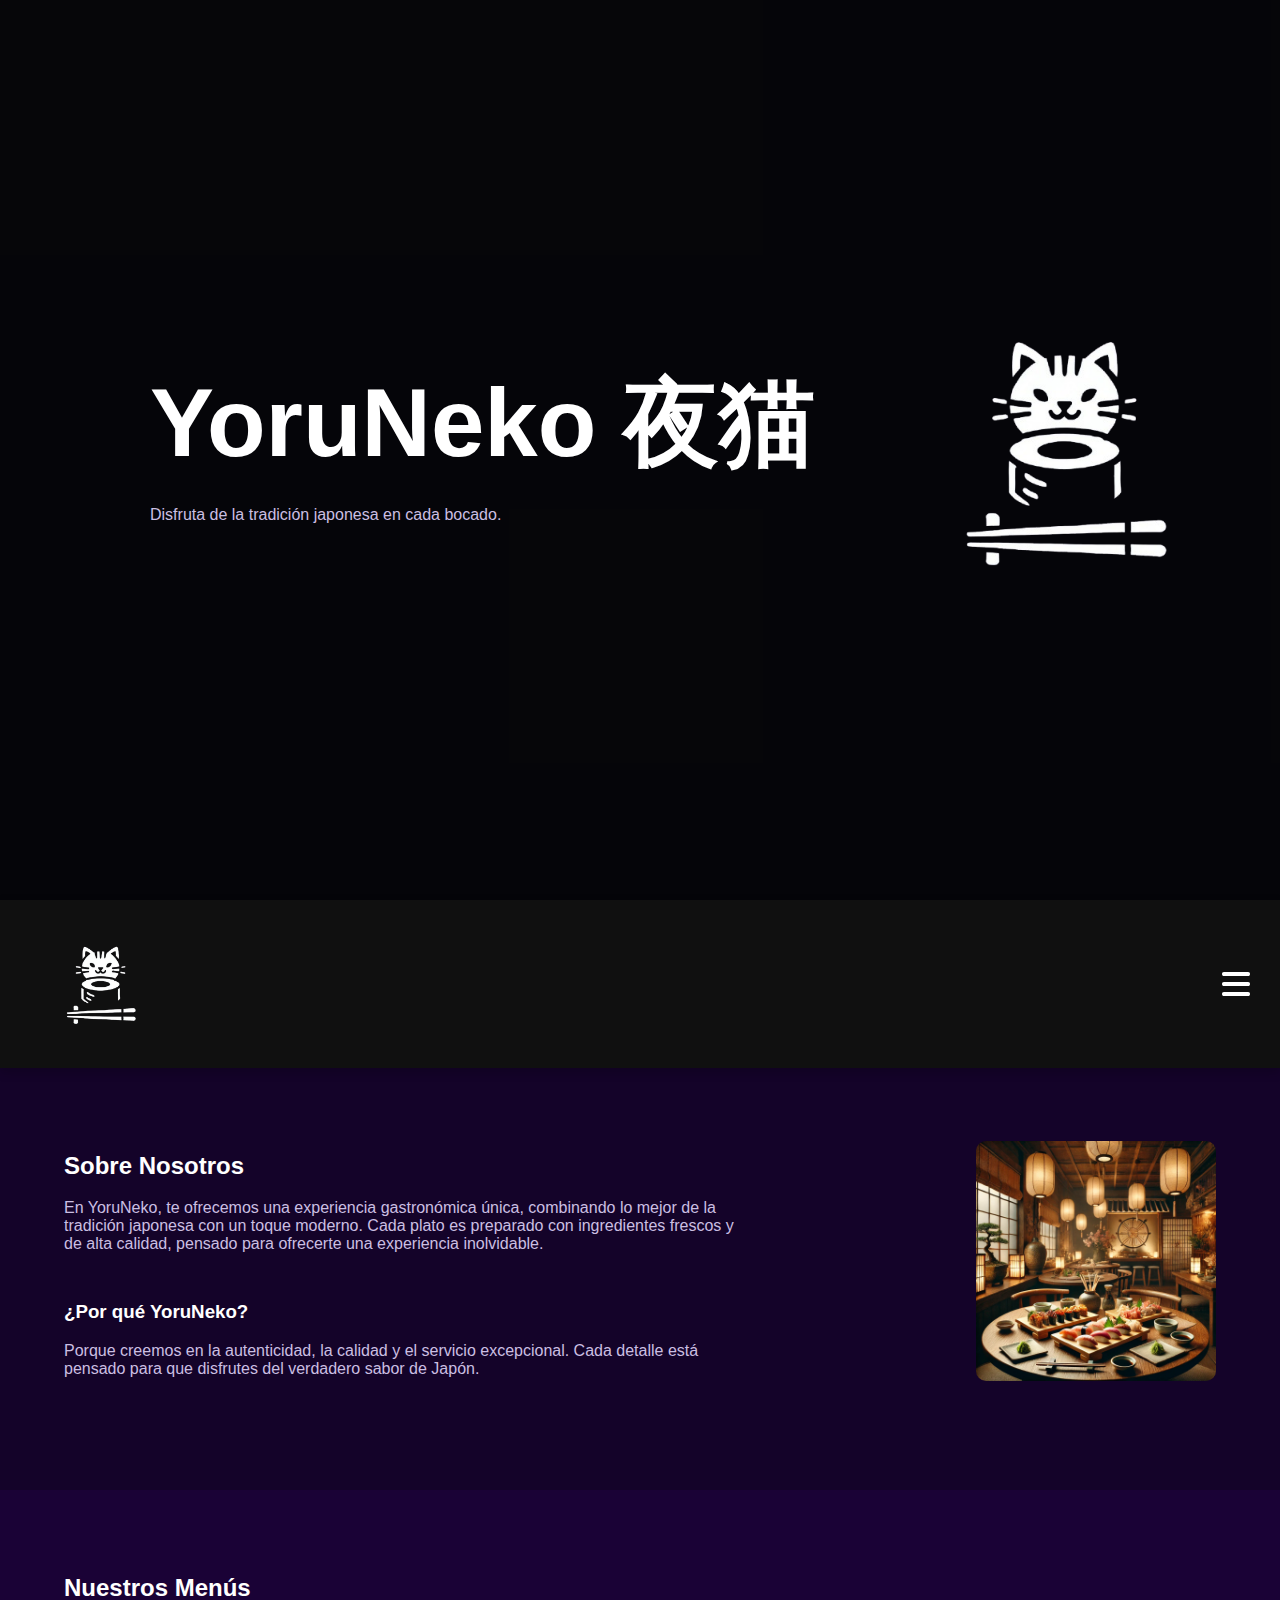
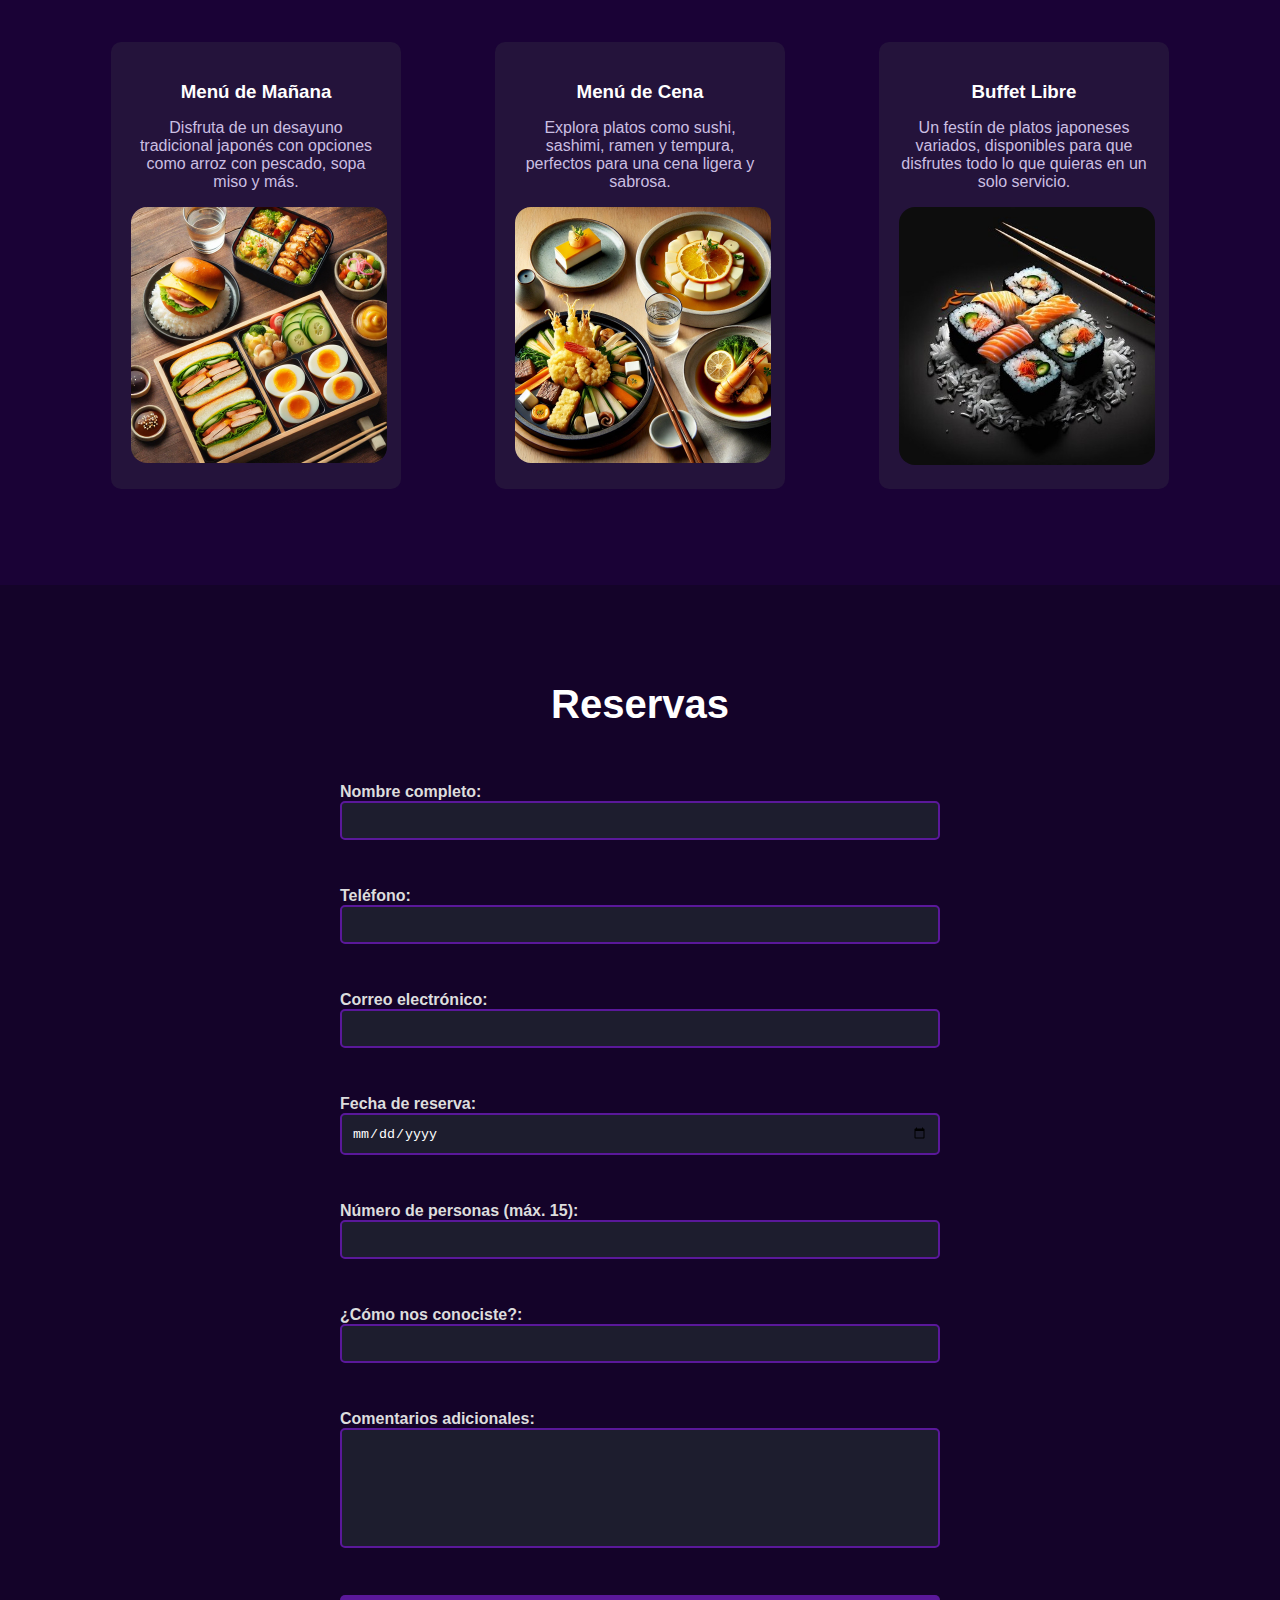
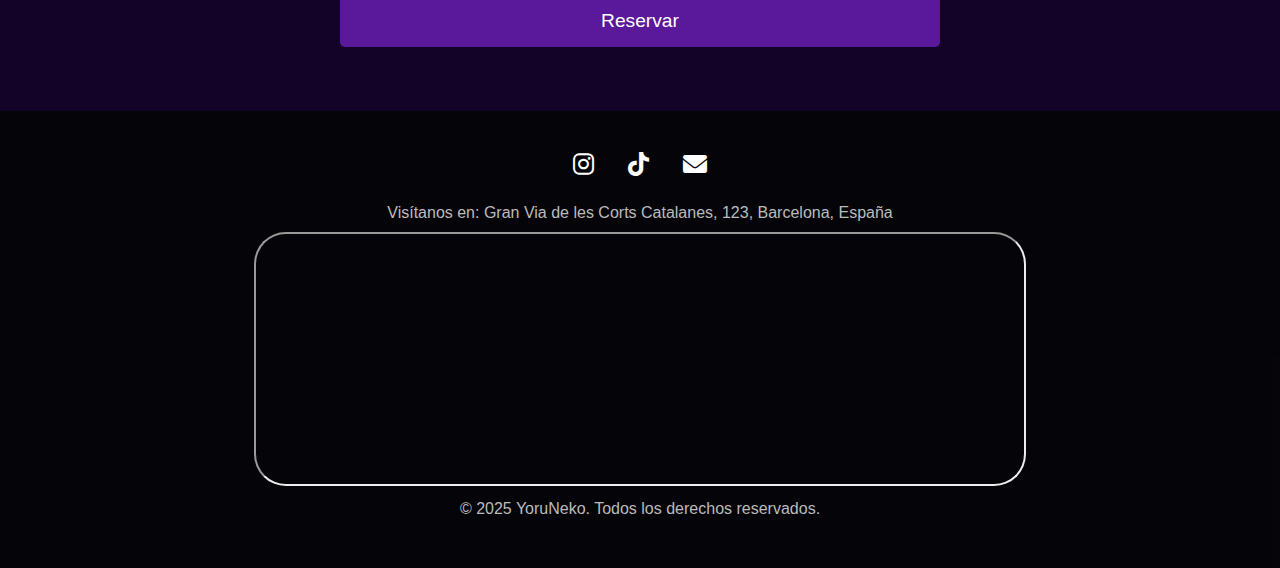
==== commit 5e63a507: "Cambio en contactos" ====
--- a/index.html
+++ b/index.html
@@ -31,7 +31,7 @@
             <a href="#about">Sobre nosotros</a>
             <a href="#menu">Menú</a>
             <a href="#reservas">Reservas</a>
-            <a href="#contacto">Contacto</a>
+            <a href="#contactos">Contactos</a>
         </div>
     </nav>
     
@@ -108,10 +108,10 @@
     </section>
 
     <footer>
-        <div class="footer-links">
+        <div id="contactos" class="footer-links">
             <a href="https://www.instagram.com" target="_blank"><i class="fab fa-instagram"></i></a>
-            <a href="https://www.facebook.com" target="_blank"><i class="fab fa-facebook-f"></i></a>
-            <a href="https://www.twitter.com" target="_blank"><i class="fab fa-twitter"></i></a>
+            <a href="https://www.tiktok.com" target="_blank"><i class="fab fa-tiktok"></i></a>
+            <a href="mailto:yoruneko2006@gmail.com" target="_blank"><i class="fas fa-envelope"></i></a>
         </div>
 
         <p>Visítanos en: Gran Via de les Corts Catalanes, 123, Barcelona, España</p>
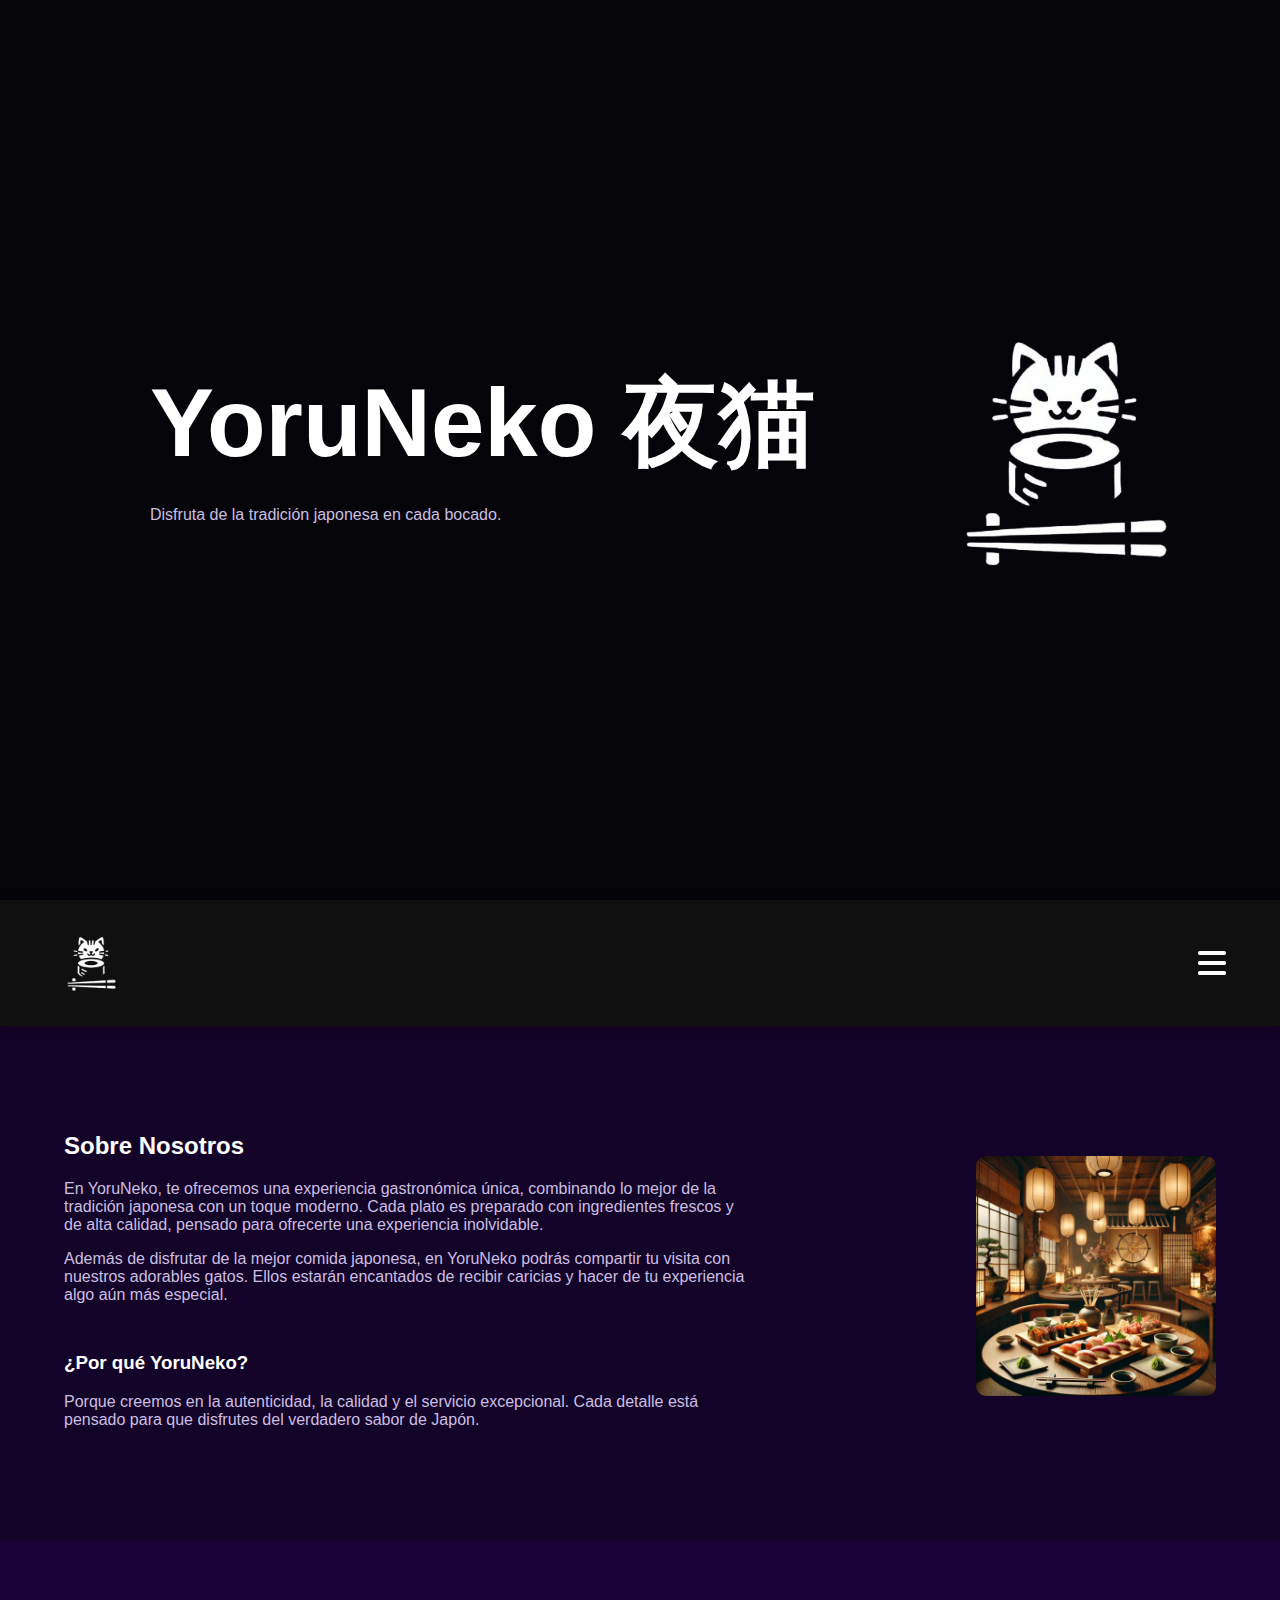
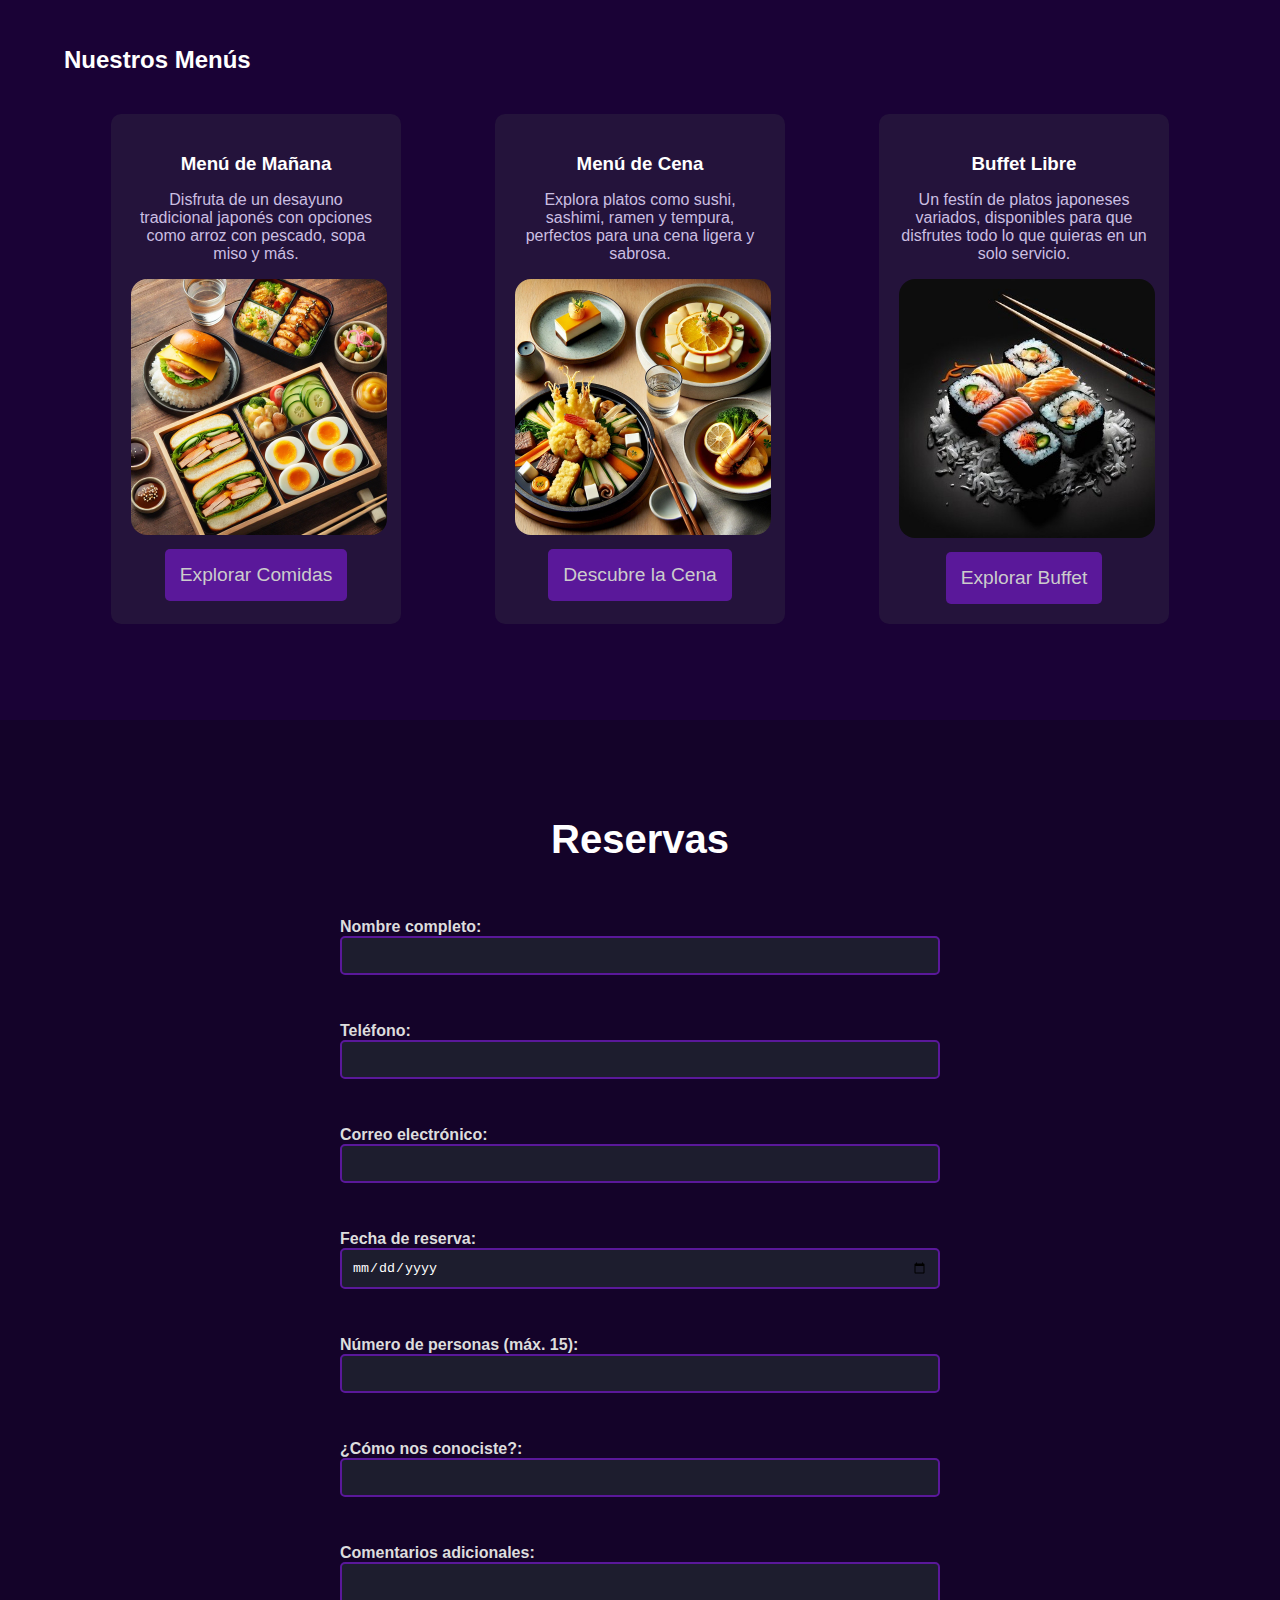
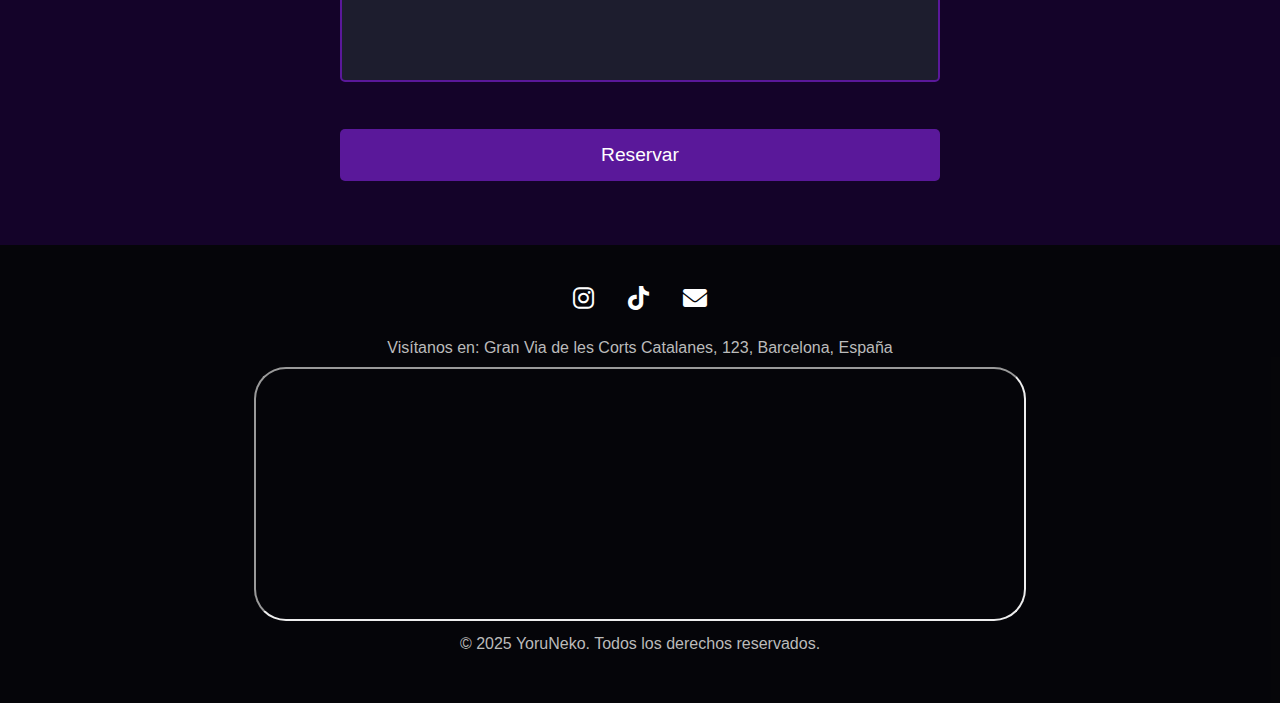
==== commit 5d6318ca: "Añadido botones Menus" ====
--- a/index.html
+++ b/index.html
@@ -41,7 +41,7 @@
             <div class="text">
                 <h2>Sobre Nosotros</h2>
                 <p>En YoruNeko, te ofrecemos una experiencia gastronómica única, combinando lo mejor de la tradición japonesa con un toque moderno. Cada plato es preparado con ingredientes frescos y de alta calidad, pensado para ofrecerte una experiencia inolvidable.</p>
-            
+                <p>Además de disfrutar de la mejor comida japonesa, en YoruNeko podrás compartir tu visita con nuestros adorables gatos. Ellos estarán encantados de recibir caricias y hacer de tu experiencia algo aún más especial.</p>
                 <h3 class="why">¿Por qué YoruNeko?</h3>
                 <p>Porque creemos en la autenticidad, la calidad y el servicio excepcional. Cada detalle está pensado para que disfrutes del verdadero sabor de Japón.</p>
             </div>
@@ -58,16 +58,19 @@
                 <h3>Menú de Mañana</h3>
                 <p>Disfruta de un desayuno tradicional japonés con opciones como arroz con pescado, sopa miso y más.</p>
                 <img src="Images/MenuComida.jpeg" title="Menu de Comida" alt="Menu de Mañana con Tamago Sando, Melon Pans y Bento de Pollo Reriyaki">
+                <button class="boton-menu"><a href="">Explorar Comidas</a></button>
             </div>
             <div class="menu-item">
                 <h3>Menú de Cena</h3>
                 <p>Explora platos como sushi, sashimi, ramen y tempura, perfectos para una cena ligera y sabrosa.</p>
                 <img src="Images/MenuCena.jpeg" title="Menu de Cena" alt="Menu de Cena con Tempura Mixta, Sashami Variado, Cheesecake de Yuzu">
+                <button class="boton-menu"><a href="">Descubre la Cena</a></button>
             </div>
             <div class="menu-item">
                 <h3>Buffet Libre</h3>
                 <p>Un festín de platos japoneses variados, disponibles para que disfrutes todo lo que quieras en un solo servicio.</p>
                 <img src="Images/MenuBufet.jpg" title="Menu de Bufet" alt="Plato de Bufet con Maki y Sushi">
+                <button class="boton-menu"><a href="">Explorar Buffet</a></button>
             </div>
         </div>
     </section>
--- a/styles.css
+++ b/styles.css
@@ -11,7 +11,6 @@
     --color-boton-hover: #7b2cbf;
     --color-menu-fondo: #24133b;
     
-    /* Colores adicionales extraídos de otros estilos */
     --color-navbar-bg: rgb(16, 16, 16);
     --color-dropdown-bg: rgb(24, 24, 24);
     --color-dropdown-hover-bg: rgb(37, 37, 37);
@@ -24,7 +23,7 @@
     scroll-behavior: smooth;
     scrollbar-width: thin; /* Establece el ancho de la barra de desplazamiento */
     scrollbar-color: var(--color-boton) var(--color-fondo-principal);
-    overflow-x: hidden;
+    scroll-padding-top: 100px;
 }
 
 body {
@@ -81,18 +80,21 @@
 
 /* Logo del restaurante */
 .navbar .logo {
-    height: 8.6rem; /* Ajusta el tamaño del logo */
+    height: 6rem; /* Ajusta el tamaño del logo */
+    margin-left: 1%;
 }
 
 /* Menú hamburguesa */
 .menu-toggle {
     display: none;
 }
+
 
 .hamburger-menu {
     cursor: pointer;
     font-size: 2rem;
     color: white;
+    margin-right: 2%;
 }
 
 .dropdown-menu {
@@ -137,11 +139,13 @@
 }
 
 /* Sección Sobre Nosotros */
-.about, .menus {
+.about, .menus, .reservations {
     background-color: var(--color-fondo-secundario);
     padding: 4rem 4rem 6rem;
+    padding-top: calc(70px + 1rem); /* Añade espacio superior para no cubrir el título */
     text-align: left;
 }
+
 
 .about-content {
     display: flex;
@@ -254,6 +258,16 @@
     border-radius: 1rem;
 }
 
+.boton-menu{
+    margin-top: 4%;
+}
+.boton-menu a{
+    color: var(--color-texto-secundario);
+    text-decoration: none;
+}
+
+
+
 /* Footer */
 footer {
     background-color: var(--color-footer-bg);
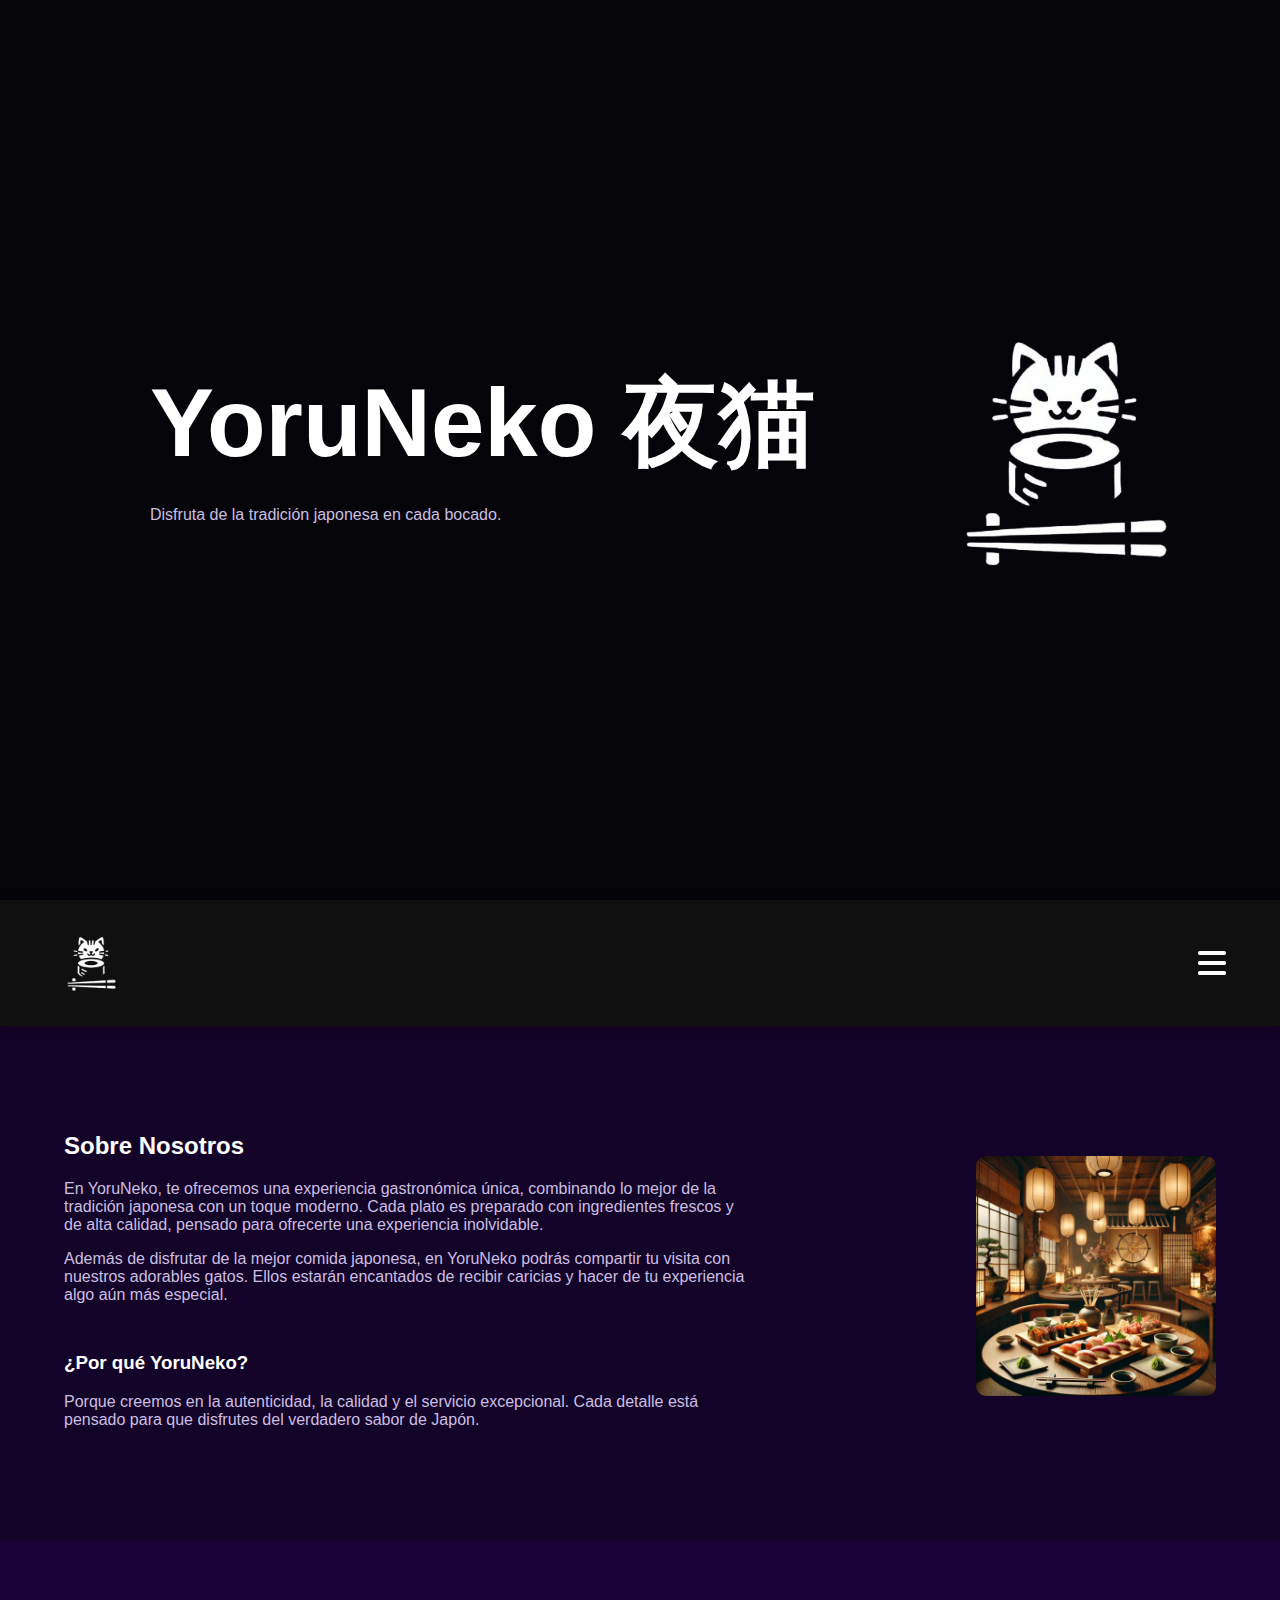
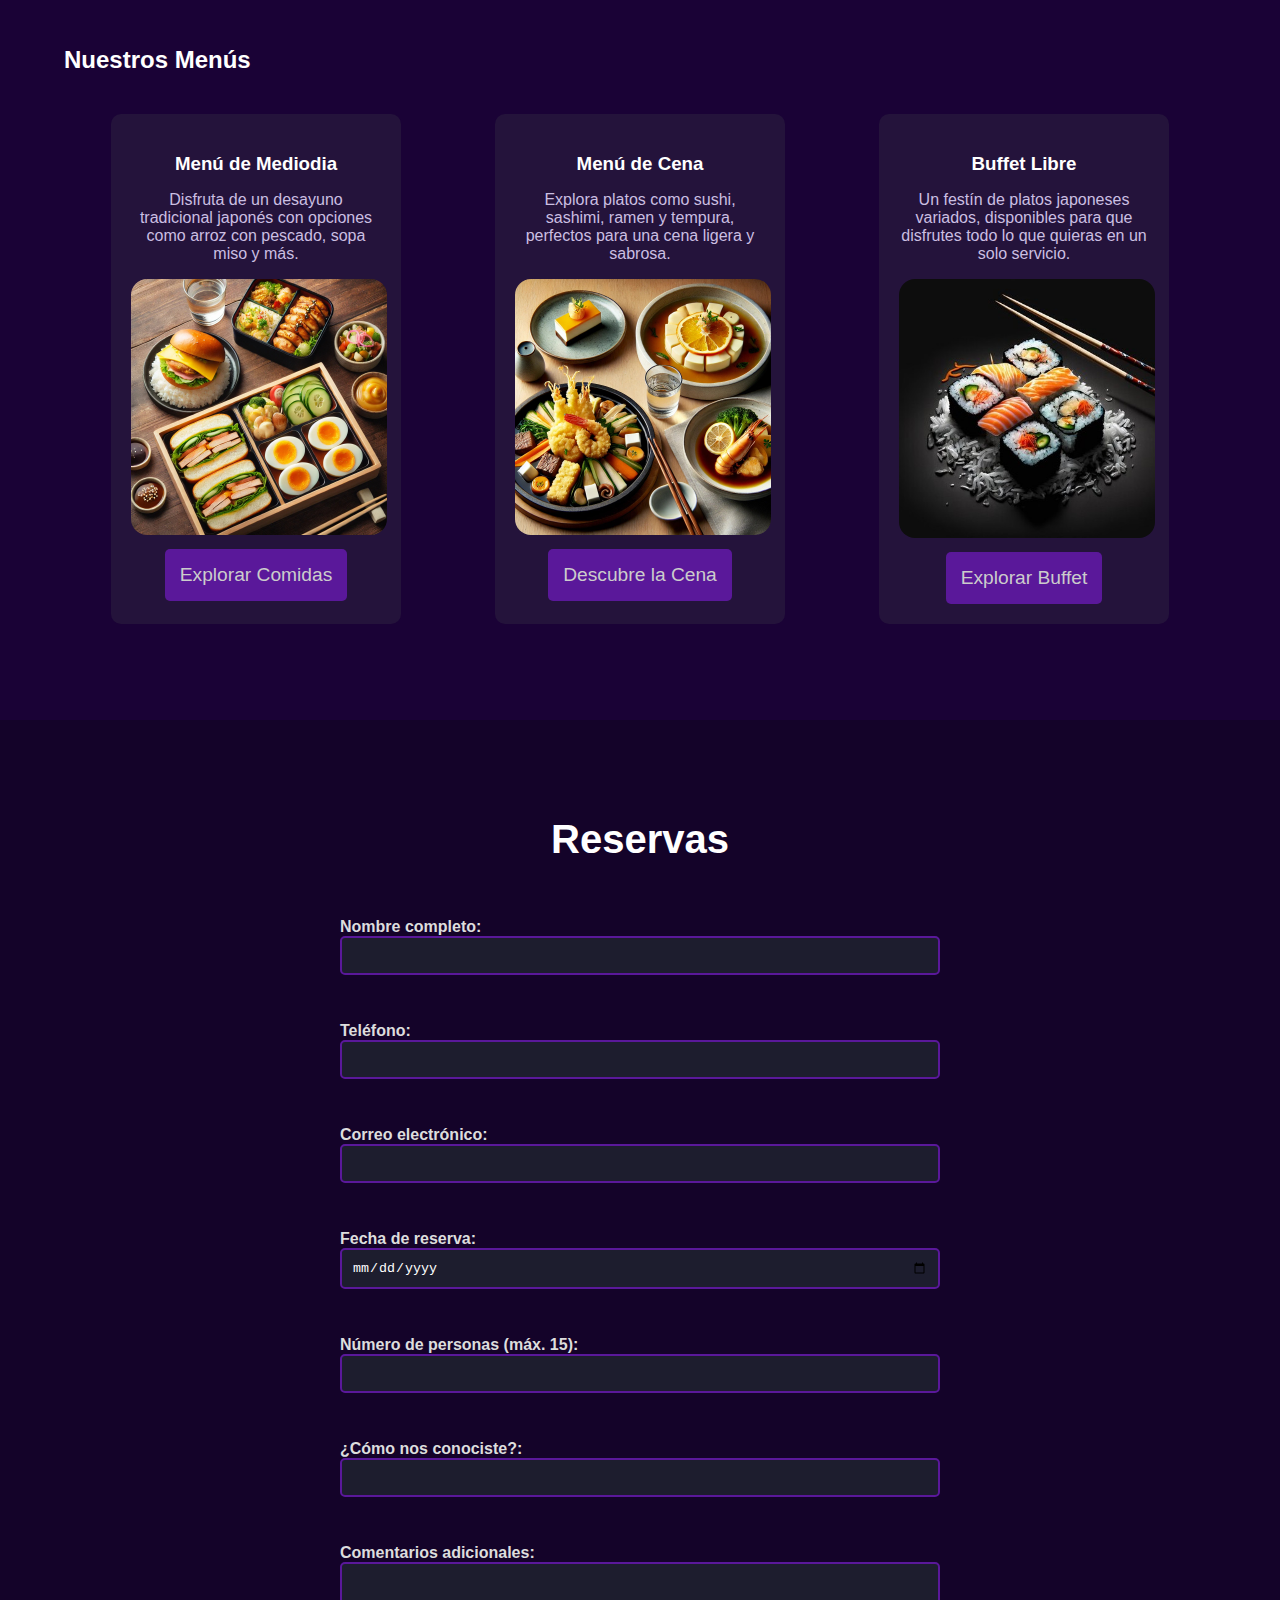
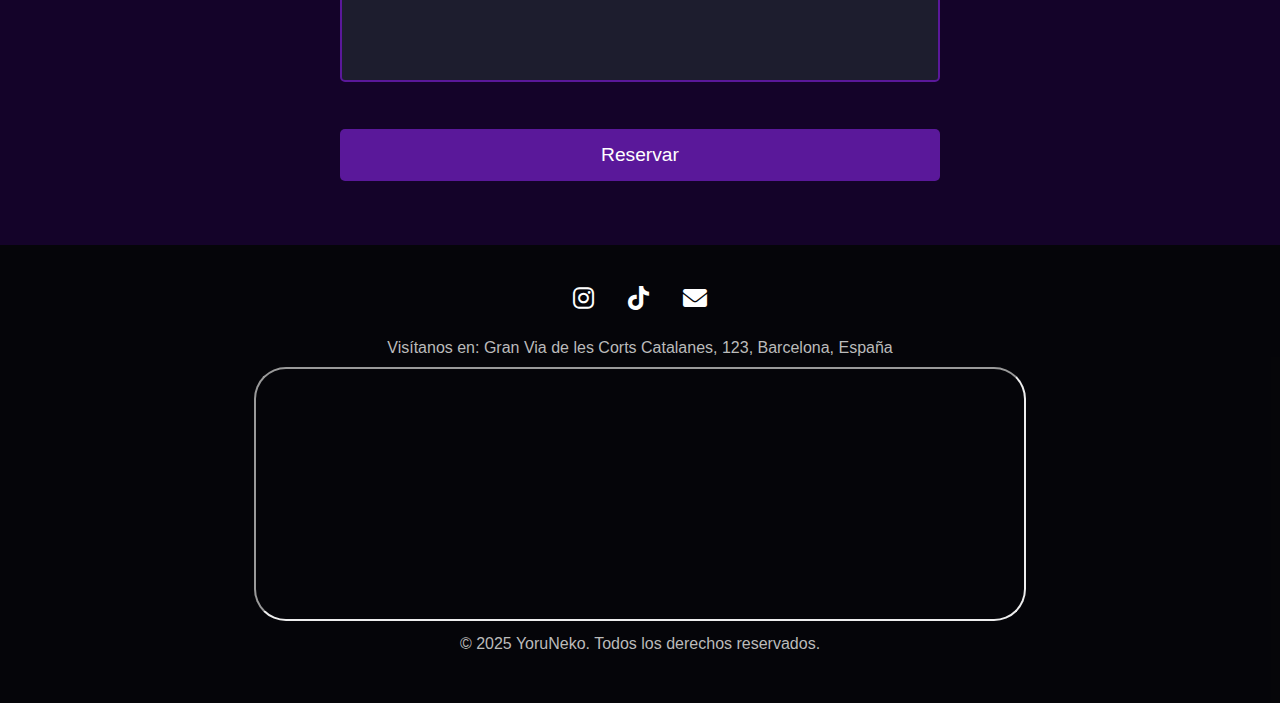
==== commit d79c3eb9: "Actualizar index.html" ====
--- a/index.html
+++ b/index.html
@@ -55,7 +55,7 @@
         <h2>Nuestros Menús</h2>
         <div class="menu-container">
             <div class="menu-item">
-                <h3>Menú de Mañana</h3>
+                <h3>Menú de Mediodia</h3>
                 <p>Disfruta de un desayuno tradicional japonés con opciones como arroz con pescado, sopa miso y más.</p>
                 <img src="Images/MenuComida.jpeg" title="Menu de Comida" alt="Menu de Mañana con Tamago Sando, Melon Pans y Bento de Pollo Reriyaki">
                 <button class="boton-menu"><a href="">Explorar Comidas</a></button>
